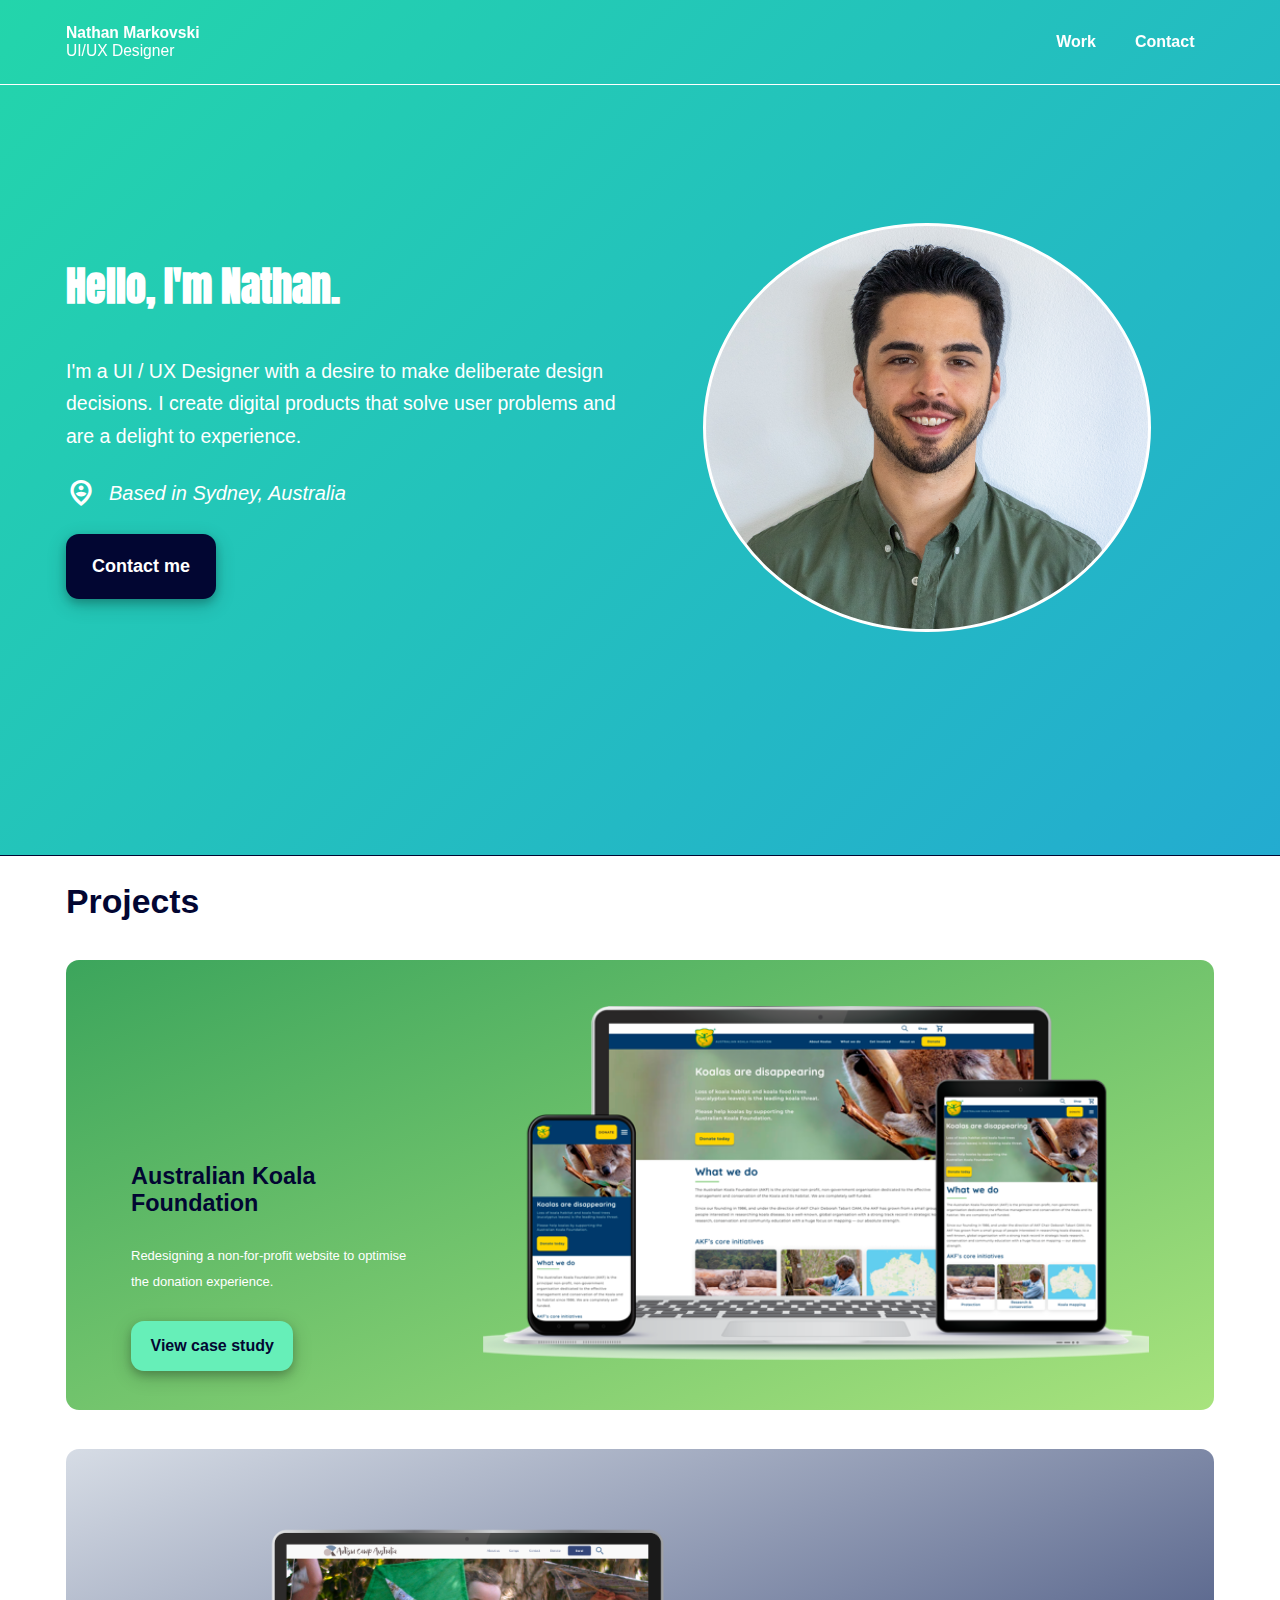
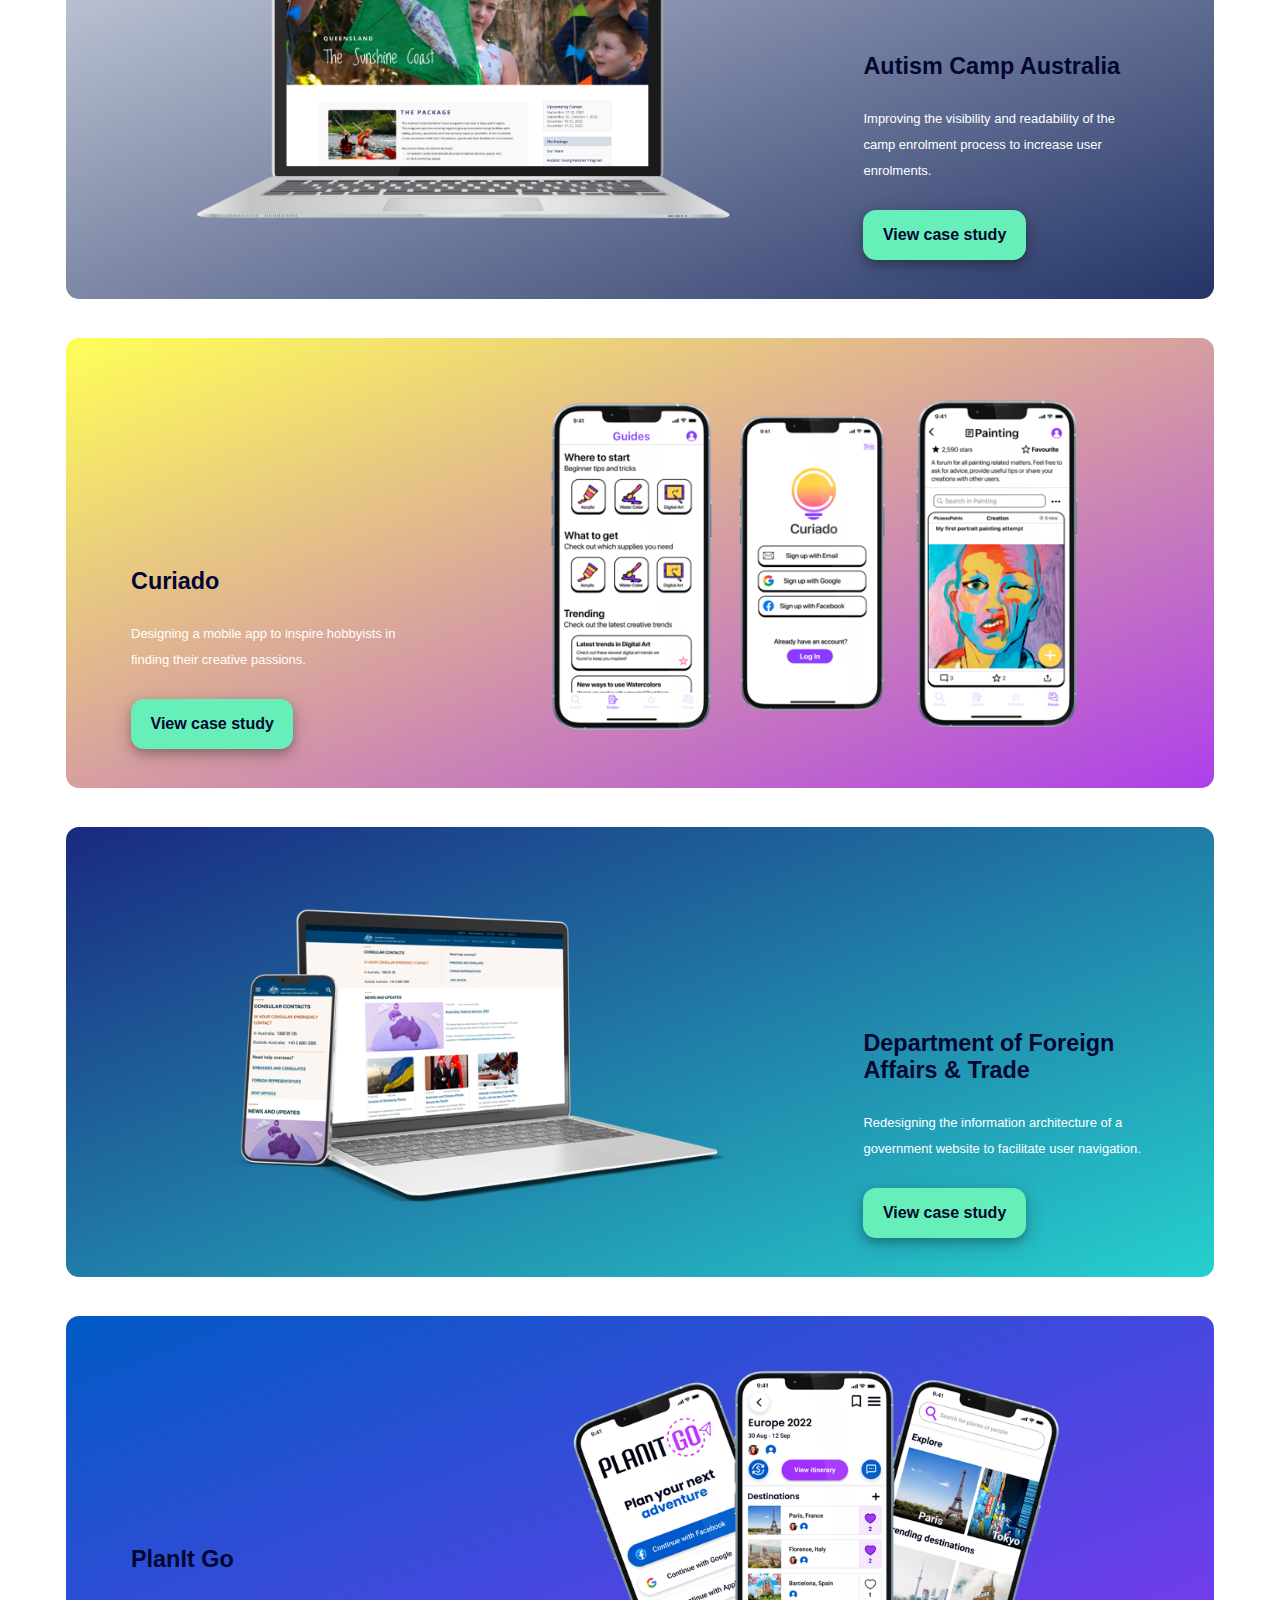
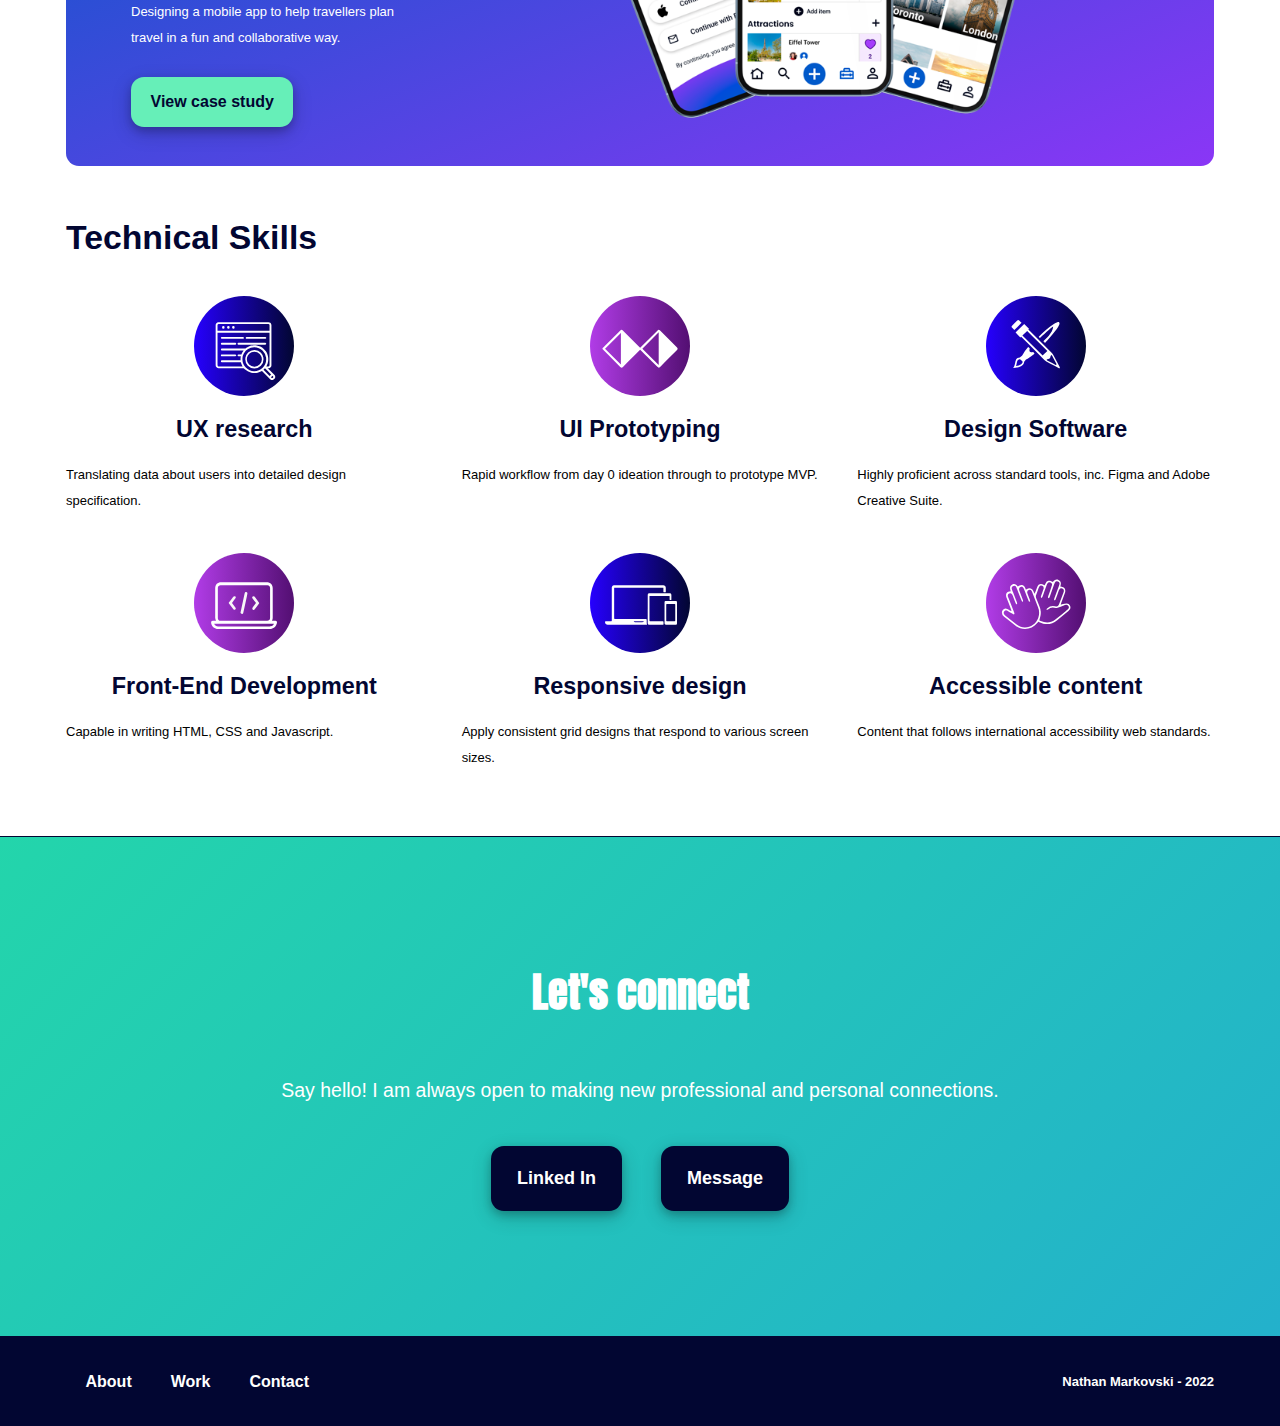
==== index.html @ acd1dc27 "profile" ====
<!DOCTYPE html>
<html lang="en">
  <head>
   <meta charset="utf-8">
   <title>Nathan's Portfolio</title>
   <link rel="stylesheet" href="css/main.css">
   <link rel="preconnect" href="https://fonts.googleapis.com">
   <link rel="preconnect" href="https://fonts.gstatic.com" crossorigin>
   <link href="https://fonts.googleapis.com/css2?family=Russo+One&display=swap" rel="stylesheet">
   <link href="https://fonts.googleapis.com/css2?family=Anton&display=swap" rel="stylesheet">
   <link href="https://fonts.googleapis.com/icon?family=Material+Icons" rel="stylesheet">
   <link rel="stylesheet" href="https://fonts.googleapis.com/css2?family=Material+Symbols+Outlined:opsz,wght,FILL,GRAD@20..48,100..700,0..1,-50..200" />
   <script
   src="https://code.jquery.com/jquery-3.6.0.min.js"
   integrity="sha256-/xUj+3OJU5yExlq6GSYGSHk7tPXikynS7ogEvDej/m4="
   crossorigin="anonymous"></script>

   <!-- Global site tag (gtag.js) - Google Analytics -->
<script async src="https://www.googletagmanager.com/gtag/js?id=G-YQF85CCSH3"></script>
<script>
  window.dataLayer = window.dataLayer || [];
  function gtag(){dataLayer.push(arguments);}
  gtag('js', new Date());

  gtag('config', 'G-YQF85CCSH3');
</script>

 <!-- Hotjar Tracking Code for https://www.hotjar.com -->
<script>
    (function(h,o,t,j,a,r){
        h.hj=h.hj||function(){(h.hj.q=h.hj.q||[]).push(arguments)};
        h._hjSettings={hjid:3085739,hjsv:6};
        a=o.getElementsByTagName('head')[0];
        r=o.createElement('script');r.async=1;
        r.src=t+h._hjSettings.hjid+j+h._hjSettings.hjsv;
        a.appendChild(r);
    })(window,document,'https://static.hotjar.com/c/hotjar-','.js?sv=');
</script>
</head>

<!-- Nav Bar -->
<nav id="nav">
    <div id="nav-container">
       <div class="brand"> <a href="index.html">
            <h4>Nathan Markovski</h4>
            <h5>UI/UX Designer</h5>
        </a></div>
        <div class="links">
            <!-- <a href="#">About Me</a> -->
            <a href="#work">Work</a>
            <!-- <a href="#">Writing</a> -->
            <a href="https://markovsn.github.io//NM-Portfolio/contact.html">Contact</a>
        </div>
        <div id="burger">
            <i class="icon-burger material-icons">menu</i>
            <i class="icon-x hidden material-icons">close</i>
        </div>
</nav>


<div id="modal-menu" class="hidden">
    <!-- <a href="#">About</a> -->
    <a href="#work">Work</a>
    <!-- <a href="#">Writing</a> -->
    <a href="https://markovsn.github.io//NM-Portfolio/contact.html">Contact</a>
</div>

<body>
<!-- Hero -->
    <header id="hero-container"> 
        <div id="hero">
            <div class="left">
            <h1>Hello, I'm Nathan.</h1>
            
            <p class="large">I'm a UI / UX Designer with a desire to make deliberate design decisions. I create digital products that solve user problems and are a delight to experience.</p>
            <div class="location">
                <span class="material-symbols-outlined">person_pin_circle</span>
                <p>Based in Sydney, Australia</p>
            </div>
            <a href="contact.html"> <button class="btn-primary">Contact me</button> </a>
            </div>
            <div class="right">
                <div class="pfp"></div>
            </div>
        </div>
    </header>
    <div id="horizontal-ln"></div>

    <!-- Case studies -->
    <section id="work">
        <h2>Projects</h2>
        
        <!-- Australia Koala Foundation -->
        <a href="https://markovsn.github.io//NM-Portfolio/akf" id="case-study-koala" class="case-study">
            <div class="pic"></div>
            <div class="body">
                <h3>Australian Koala Foundation</h3>
                <p class="regular">Redesigning a non-for-profit website to optimise the donation experience.</p>
                <button class="btn-secondary">View case study</button>
            </div>
        </a>

        <!-- Autism Camp Australia -->
        <a href="https://markovsn.github.io//NM-Portfolio/aca" id="case-study-aca" class="case-study">
            <div class="pic"></div>
            <div class="body">
                <h3>Autism Camp Australia</h3>
                <p class="regular">Improving the visibility and readability of the camp enrolment process to increase user enrolments.</p>
                <button class="btn-secondary">View case study</button>
            </div>
        </a>
        
        <!-- Curiado -->
        <a href="https://markovsn.github.io//NM-Portfolio/curiado" id="case-study-curiado" class="case-study">
            <div class="pic"></div>
            <div class="body">
                <h3>Curiado</h3>
                <p class="regular">Designing a mobile app to inspire hobbyists in finding their creative passions.</p>
                <button class="btn-secondary">View case study</button>
            </div>
        </a>

        <!-- Dpmt. Foreign Affairs & Trade -->
        <a href="https://markovsn.github.io//NM-Portfolio/dfat" id="case-study-dfat" class="case-study">
            <div class="pic"></div> 
            <div class="body">
                <h3>Department of Foreign Affairs & Trade</h3>
                <p class="regular">Redesigning the information architecture of a government website to facilitate user navigation.</p>    
                <button class="btn-secondary">View case study</button>
            </div>
        </a>

        <!-- PlanIt Go -->
        <a href="https://markovsn.github.io//NM-Portfolio/planitgo" id="case-study-planit" class="case-study">
            <div class="pic"></div>
            <div class="body">
                <h3>PlanIt Go</h3>
                <p class="regular">Designing a mobile app to help travellers plan travel in a fun and collaborative way.</p>
                <button class="btn-secondary">View case study</button>
            </div>
        </a>


    </section>

    <!-- Skills -->
    <section id="skills">
        <h2>Technical Skills</h2>

        <div id="skill1" class="skill-container">
            <div class="skill-icon">
                <div class="icon"></div>
            </div>
            <h3>UX research</h3>
            <p class="regular">Translating data about users into detailed design specification.</p>
        </div>

        <div id="skill2" class="skill-container">
            <div class="skill-icon">
                <div class="icon"></div>
            </div>
            <h3>UI Prototyping</h3>
            <p class="regular">Rapid workflow from day 0 ideation through to prototype MVP.</p>
        </div>

        <div id="skill3" class="skill-container">
            <div class="skill-icon">
                <div class="icon"></div>
            </div>
            <h3>Design Software</h3>
            <p class="regular">Highly proficient across standard tools, inc. Figma and Adobe Creative Suite.

            </p>
        </div>

        <div id="skill4" class="skill-container">
            <div class="skill-icon">
                <div class="icon"></div>
            </div>
            <h3>Front-End Development    </h3>
            <p class="regular">Capable in writing HTML, CSS and Javascript.</p>
        </div>

        <div id="skill5" class="skill-container">
            <div class="skill-icon">
                <div class="icon"></div>
            </div>
            <h3>Responsive design</h3>
            <p class="regular">Apply consistent grid designs that respond to various screen sizes.</p>
        </div>

        <div id="skill6" class="skill-container">
            <div class="skill-icon">
                <div class="icon"></div>
            </div>
            <h3>Accessible content</h3>
            <p class="regular">Content that follows international accessibility web standards.</p>
        </div>
    </section>

    <section id="contact">
        <div class="contact-container">  
            <h1>Let's connect</h1>
            <p class="large">Say hello! I am always open to making new professional and personal connections.</p>
            <div class="contact-buttons">
                <a href="https://www.linkedin.com/in/nathan-markovski-5a540b140"><button class="btn-primary linked-in">Linked In</button></a>
                <a href="https://markovsn.github.io//NM-Portfolio/contact.html"><button class="btn-primary message">Message</button></a>
            </div>
        </div>     
    </section>

    <!-- Footer -->
    <footer id="footer">
        <div class="footer-container">
            <div class="links">
                <a href="#">About</a>
                <a href="#">Work</a>
                <!-- <a href="#">Writing</a> -->
                <a href="#">Contact</a>
            </div>
            <div id="signature"><p class="regular">Nathan Markovski - 2022</p></div>
        </div>
    </footer>

    <script src="main.js"></script>

</body> 
</html>
---- css/main.css ----
* {
    box-sizing: border-box;
    margin: 0;
    padding: 0;
    font-family: monospace;
    scroll-behavior: smooth;
  }
  
  html, body {
    width: 100%;
    height: 100%;
  }

  /* ROOT */
:root {
    --page-margin: 2rem;
    --page-margin-mobile: 1rem;
    --clr-primary: #020632; 
    --clr-accent: #66efb8;
    --clr-light: #1136dd;
    --clr-white: #ffffff;
    --ln: 1px solid var(--clr-primary);
    --font: 'Sora', sans-serif;
    --pg-width: 1200px;
  }
  
  /* TYPOGRAPHY */
  .location p {
    font-family: var(--font);
    font-size: 1rem;
    color: var(--clr-white);
    font-weight: 600;
  }
  
  p.large {
    font-size: 1.5rem;
    font-family: var(--font);
    line-height: 2.5rem;
  }

  p.regular {
    font-family: var(--font);
    line-height: 2rem;
    font-size: 1rem;
  }

  p.caption {
    font-family: var(--font);
    line-height: 1.3rem;
    font-size: 1rem;
  }

  li {
    font-family: var(--font);
    line-height: 2rem;
    font-size: 1.1rem;
  }

  h1 {
    text-decoration: none;
    font-size: 3.1rem;
    font-stretch: extra-expanded;
    font-family: 'Anton', sans-serif;
    color: var(--clr-primary);
    margin-bottom: 1rem;
  }

  h2 {
    text-decoration: none;
    font-size: 2.6rem;
    font-family: var(--font);
    font-weight: 800;
    color: var(--clr-primary);
  }

  h3 {
  font-family: var(--font);
  font-weight: 600;
  font-size: 1.8rem;
  color: var(--clr-primary);
  }
  
  h4 {
    text-decoration: none;
    font-size: 1.2rem;
    font-family: var(--font);
    font-weight: 600;
  }

  h5 {
    text-decoration: none;
    font-size: 1.2rem;
    font-family: var(--font);
    font-weight: 500;
  }

  strong {
    font-family: var(--font);
    font-size: 1.1rem;
  }

  .btn-text {
    font-family: var(--font);
    font-size: .9rem;
    font-weight: 600;
  }

  @media screen and (max-width: 450px) {
    h1 {font-size: 2.5rem}
    h2 {font-size: 1.8rem}
    h3 {font-size: 1.3rem}
    h4 {font-size: 1.1rem}
    h5 {font-size: 1.1rem}
    p.regular {font-size: 1rem}
    li {font-size: 1rem}
    p.caption {font-size: .9rem}
    p.large {font-size: 1.2rem;}
    .location p {font-size: .9rem}
  }
    
  #hero h1 {
    color: white !important;
  }
  #contact h1 {
    color: white !important;
  }


  /* BUTTONS */
  .btn-primary {
    padding: 0.5rem 2rem;
    border-radius: 1rem;
    border-style: none;
    background-color: var(--clr-primary);
    min-height: 65px;
    font-family: var(--font);
    font-weight: 600;
    font-size: 18px;
    color: var(--clr-white);
    box-shadow: 0 4px 8px 0 rgba(0, 0, 0, 0.2), 0 6px 20px 0 rgba(0, 0, 0, 0.19);
    cursor: pointer;
  }

  .btn-primary:hover {
    background-color: var(--clr-light);
    color: var(--clr-white);
  }

  .btn-secondary {
    padding: 0.5rem 1.5rem;
    border-radius: 1rem;
    border-style: none;
    background-color: var(--clr-accent);
    min-height: 50px;
    font-family: var(--font);
    font-weight: 600;
    font-size: 16px;
    color: var(--clr-primary);
    box-shadow: 0 4px 8px 0 rgba(0, 0, 0, 0.2), 0 6px 20px 0 rgba(0, 0, 0, 0.19);
    cursor: pointer;
  }

  .btn-secondary:hover {
    background-color: #a7f6d6;
  }



  #horizontal-ln {
    border-bottom: var(--ln);
  }


  /* NAV */
nav {
    height: 85px;
    width: 100%;
    background: transparent;
    position: fixed;
    border-bottom: 1px solid var(--clr-white);
    z-index: 3;
  }

  nav.hidden {
    background-color: var(--clr-primary) !important;
    transition: 1s ease;
  }

  .nav-solid {
    background-color: var(--clr-primary) !important;
    transition: background-color 600ms ease;
  }


  #nav-container {
    height: 100%;
    padding: 0 var(--page-margin);
    display: flex;
    justify-content: space-between;
    align-items: center;
    max-width: var(--pg-width);
    margin: 0 auto;
  }
  
  #nav-container > .links {
    height: 100%; 
    display: flex;
  }

  #nav-container a {
    color: var(--clr-white);
    text-decoration: none;
    font-size: 16px;
    font-family: var(--font);
    font-weight: 600;
  }
  
  #nav-container > .links > * {
    padding: 1.5rem;
    height: 100%;
    display: flex;
    align-items: center;  
  }
  
  nav a:hover {
    background-color: rgba(255, 255, 255, 0.4);
    color: var(--clr-primary) !important;
    font-weight: 600;
  }

  nav .brand {
    color: var(--clr-white);
  }
  
  #nav .brand a:hover{
    color: var(--clr-white) !important;
    cursor: pointer;
  }

/* MODAL */
#modal-menu {
  opacity: 1;
  position: fixed;
  top: 85px;
  left: 0;
  width: 100vw;
  height: 100vh;
  background-color: var(--clr-primary);
  display: flex;
  flex-direction: column;
  justify-content: center;
  align-items: center;
  gap: 1rem;
  transition: 600ms ease;
}

#modal-menu.hidden {
  opacity: 0;
  bottom: 200vh;
  transition: 600ms ease;
  transform: translatex(-100%);
}

#modal-menu a {
  color: var(--clr-white);
  font-size: 2rem;
  text-decoration: none;
  font-family: var(--font);
  padding: 2rem 6rem;
  border-radius: 24rem;
  border: 1px solid var(--clr-light);
  transition: 400ms;
  width: 50%;
  display: flex;
  justify-content: center;
}

#modal-menu a:hover {
  border: 1px solid var(--clr-primary);
  transform: scale(1.2);
  box-shadow: 0 0 56px rgba(255,255,255,0.06);
}


/* BURGER */

#burger {
  color: white;
  background-color: transparent;
  cursor: pointer;
  display: none;
}

#burger * {
  font-size: 50px;
}

#burger .icon-burger {
  animation: slide-in 400ms ease-in-out;
}

#burger .icon-burger.hidden {
  display: none;
}

#burger .icon-x.hidden {
  display: none;
}

#burger .icon-x {
  animation: pop-in 400ms ease-in-out;
}

@keyframes slide-in {
  0% {
    transform: translateX(300px);
  }

  100% {
    transform: translateX(0px);
  }
}

@keyframes pop-in {
  0% {
      transform: scale(1.25);
  }

  50% {
    transform: scale(1.5);
  }
  100% {
      transform: scale(1.0);
  }
}


  @media screen and (max-width: 960px) {
    #burger {
    display: inherit;
    }

    #nav-container > .links > a {
    display:none;
    }

    nav .brand h5 {
      display: none;
    }

    nav .brand h4 {
      font-size: 24px;
    }
  }
  
  /* HERO */
#hero-container {
    margin-top: 0em;
    background: linear-gradient(-45deg, #b13ce7, #356cd9, #23a6d5, #23d5ab);
    background-size: 500%;
    animation: gradient 15s ease infinite;
    color: white;
    height: 95vh; 
    min-height: 560px;
    display: flex;
    
  }
  
  @keyframes gradient {
    0% {
      background-position: 0% 50%;
    }
    50% {
      background-position: 100% 50%;
    }
    100% {
      background-position: 0% 50%;
    }
  }

#hero .right .pfp {
  background: url(../images/homepage/_B140079-2.jpg);
  background-position: center;
  background-size: cover;
  background-repeat: no-repeat;
}

  #hero {
    padding: var(--page-margin);
    display: flex; 
    max-width: var(--pg-width);
    margin: 0 auto;
    align-items: center;
    justify-content: center;
  }

  #hero .location {
    display: flex;
    align-items: center;
    gap: 1rem;
  }

  #hero .location p {
    font-family: var(--font);
    font-size: 20px;
    font-weight: 400;
    font-style: italic;
  }

.location span {
  font-size: 30px;
  font-weight: 600;
  color: var(--clr-white);
}
  
  @media screen and (max-width: 960px) {
    #hero {
    flex-direction: column-reverse;
    }
    #hero > .right {
      justify-content: flex-end;
      margin-bottom: 5rem;
  }
  #hero > .left {
    gap: 2rem;
    justify-content: flex-start;
  }
  }

  #hero > * {
    flex: 1; 
    display: flex;
    flex-direction: column;
    justify-content: center;
  }
  
  #hero > .left {
    gap: 2rem;
    align-items: flex-start;
  }
  
  #hero > .right {
    align-items: center;
  }
  
  #hero > .right .pfp {
    min-width: 200px;
    width: 35vw;
    max-width: 450px;
    min-height: 200px;
    height: 32vw;
    max-height: 450px;
    border-radius: 50%;
    border: 3px solid white;
  }

  /* CASE STUDIES */

#work {
    padding: var(--page-margin);
    display: flex;
    flex-direction: column;
    gap: 3rem;
    max-width: var(--pg-width);
    margin: 0 auto;
  }

  #work .case-study {
    min-height: 100px;
    max-height: 700px;
    width: 100%;
    height: 50vh;
    display: flex;
    flex-direction: row;
    justify-content: space-between;
    align-items: stretch;
    align-self: center;
    border-radius: 1rem;
    transition: height 200ms ease, width 200ms ease;
    padding: 3rem 5rem;
    text-decoration: none;
  }

  #work .case-study:hover {
    width: 98%;
    opacity: 0.9;
  }

  #work .case-study .body {
    display: flex;
    width: 30%;
    margin-left: 6.5%;
    flex-direction: column;
    align-items: flex-start;
    justify-content: flex-end;
    flex: 0 auto;
    gap: 2rem;
    color: var(--clr-white);
  }

#work .case-study .pic {

    max-height: 400x;
    min-height: 100px;
    flex: 0 auto;
    width: 70%;
}

#work > .case-study:nth-child(even) {
  flex-direction: row-reverse;
}

#work > .case-study:nth-child(even) .body {
margin-right: 6.5%;
margin-left: 0;
}

#case-study-aca {
background: linear-gradient(to bottom right, #D6DCE5, #243467);
}

#case-study-koala {
background: linear-gradient(to bottom right, #3ca55c, #A8E37D);
}

#case-study-curiado {
  background: linear-gradient(to bottom right, #fffF57, #ae3fea);
  }
#case-study-dfat {
  background: linear-gradient(to bottom right, #1a2980, #26d0ce);
}
#case-study-planit {
   background: linear-gradient(to bottom right, #005AC5, #8A36F6);
  }

  #case-study-aca .pic {
    background-image: url(../images/aca/mockup-laptop.png);
    background-position: center;
    background-size: contain;
    background-repeat: no-repeat;
  }
  

#case-study-planit .pic {
  background-image: url(../images/planitgo/preview.png);
  background-position: center;
  background-size: contain;
  background-repeat: no-repeat;
}

#case-study-curiado .pic {
  background-image: url(../images/curiado/mockup.png);
  background-position: centEr;
  background-size: contain;
  background-repeat: no-repeat;
}


#case-study-dfat .pic {
  background-image: url(../images/dfat/mockup.png);
  background-position: center;
  background-size: contain;
  background-repeat: no-repeat;
}


#case-study-koala .pic {
  background-image: url(../images/akf/mockup.png);
  background-position: center;
  background-size: contain;
  background-repeat: no-repeat;
}

@media (max-width: 950px) {
  #work .case-study {
    flex-direction: column;
    align-items: top;
    justify-content: flex-start;
    gap: 1rem;
    padding: 2rem;
    height: auto;
    
  }
  #work > .case-study:nth-child(even) {
    flex-direction: column;
  }

  #work > .case-study:nth-child(even) .body {
    margin-right: none;
}
#work .case-study .pic {
  width: 100%;
  height: 30vh;
  min-height: 100px;
  max-height: 600px;
}
#work .case-study .body {
  width: 100%;
  margin: 0;
  height: 10vh;
  min-height: 200px;
  max-height: 600px;
}
}
@media (max-width: 550px) {
  #work .case-study {
    padding: 1rem;
  }}

/* Skills  */
#skills {
padding: var(--page-margin);
margin: 0 auto;
max-width: var(--pg-width);
display: grid;
grid-template-columns: repeat(12, 1fr);
flex-direction: column;
gap: 3rem;
margin-bottom: 3rem;
}

.skill-container {
grid-column: span 4;
display: flex;
flex-direction: column;
gap: 1.5rem;
}

#skills h2 {
  grid-column: span 12;
}

.skill-container .icon {
  height: 5vh;
  width: 5vh;
  min-height: 100px;
  min-width: 100px;
  border-radius: 50%;
  background-position: center;
  background-repeat: no-repeat;
  background-size: cover;
}

.skill-icon {
  display: flex;
  justify-content: center;
}

.skill-container h3 {
  display: flex;
  justify-content: center;
}

#skill1 .icon {
  background: url(../images/homepage/ux-research.svg), linear-gradient(to left, var(--clr-primary), rgb(38, 0, 255));
}

#skill5 .icon {
  background: url(../images/homepage/responsive-01.svg), linear-gradient(to left, var(--clr-primary), rgb(38, 0, 255)); background-position: center; background-repeat: no-repeat; background-size: contain;
}

#skill6 .icon {
  background: url(../images/homepage/collaboration.svg), linear-gradient(to right, #b13ce7, #530f72);
}

#skill2 .icon {
  background: url(../images/homepage/visual-design.svg), linear-gradient(to right, #b13ce7, #530f72);
}

#skill3 .icon {
  background: url(../images/homepage/design-thinking.svg), linear-gradient(to left, var(--clr-primary), rgb(38, 0, 255));
}

#skill4 .icon {
  background: url(../images/homepage/coding.svg), linear-gradient(to right, #b13ce7, #530f72);
}

@media screen and (max-width: 960px) {
  .skill-container {
    grid-column: span 6;
  }
}

@media screen and (max-width: 550px) {
  .skill-container {
    grid-column: span 12;
  }
  #skills {
    gap: 1rem;
  }
}


/* Contact */

#contact {
  background: linear-gradient(-45deg, #b13ce7, #356cd9, #23a6d5, #23d5ab);
  background-size: 500%;
  animation: gradient 15s ease infinite;
  height: 20vh;
  min-height: 500px;
  display: flex;
  border-top: var(--ln);
}


.contact-container {
  padding: var(--page-margin);
  margin: 0 auto;
  max-width: var(--pg-width);
  display: flex;
  flex-direction: column;
  align-items: center;
  justify-content: center;
  gap: 3rem;
  color: white;
}

.contact-buttons {
  display: flex;
  gap: 3rem;
}

/* Footer */

#footer {
  height: 90px;
  border-top: var(--ln);
  background-color: var(--clr-primary);
  /* background: linear-gradient(-45deg, #b13ce7, #356cd9, #23a6d5, #23d5ab);
  background-size: 500%;
  animation: gradient 15s ease infinite; */
}

.footer-container {
  height: 100%;
  padding: 0 var(--page-margin);
  display: flex;
  justify-content: space-between;
  align-items: center;
  max-width: var(--pg-width);
  margin: 0 auto;
}

.footer-container > .links {
  height: 100%; 
  display: flex;
}

.footer-container a {
  color: var(--clr-white);
  text-decoration: none;
  font-size: 16px;
  font-family: var(--font);
  font-weight: 600;
}

.footer-container > .links > * {
  padding: 1.5rem;
  height: 100%;
  display: flex;
  align-items: center;  
}

  .footer-container #signature {
    color: white;
    font-weight: 600;
  }

  #footer a:hover {
    background-color: rgba(255, 255, 255, 0.4);
    color: var(--clr-primary) !important;
    font-weight: 600;
  }

  @media screen and (max-width: 650px) {
    .footer-container #signature {
      display: none;
  }

  .footer-container {
    justify-content: center;
  }
}
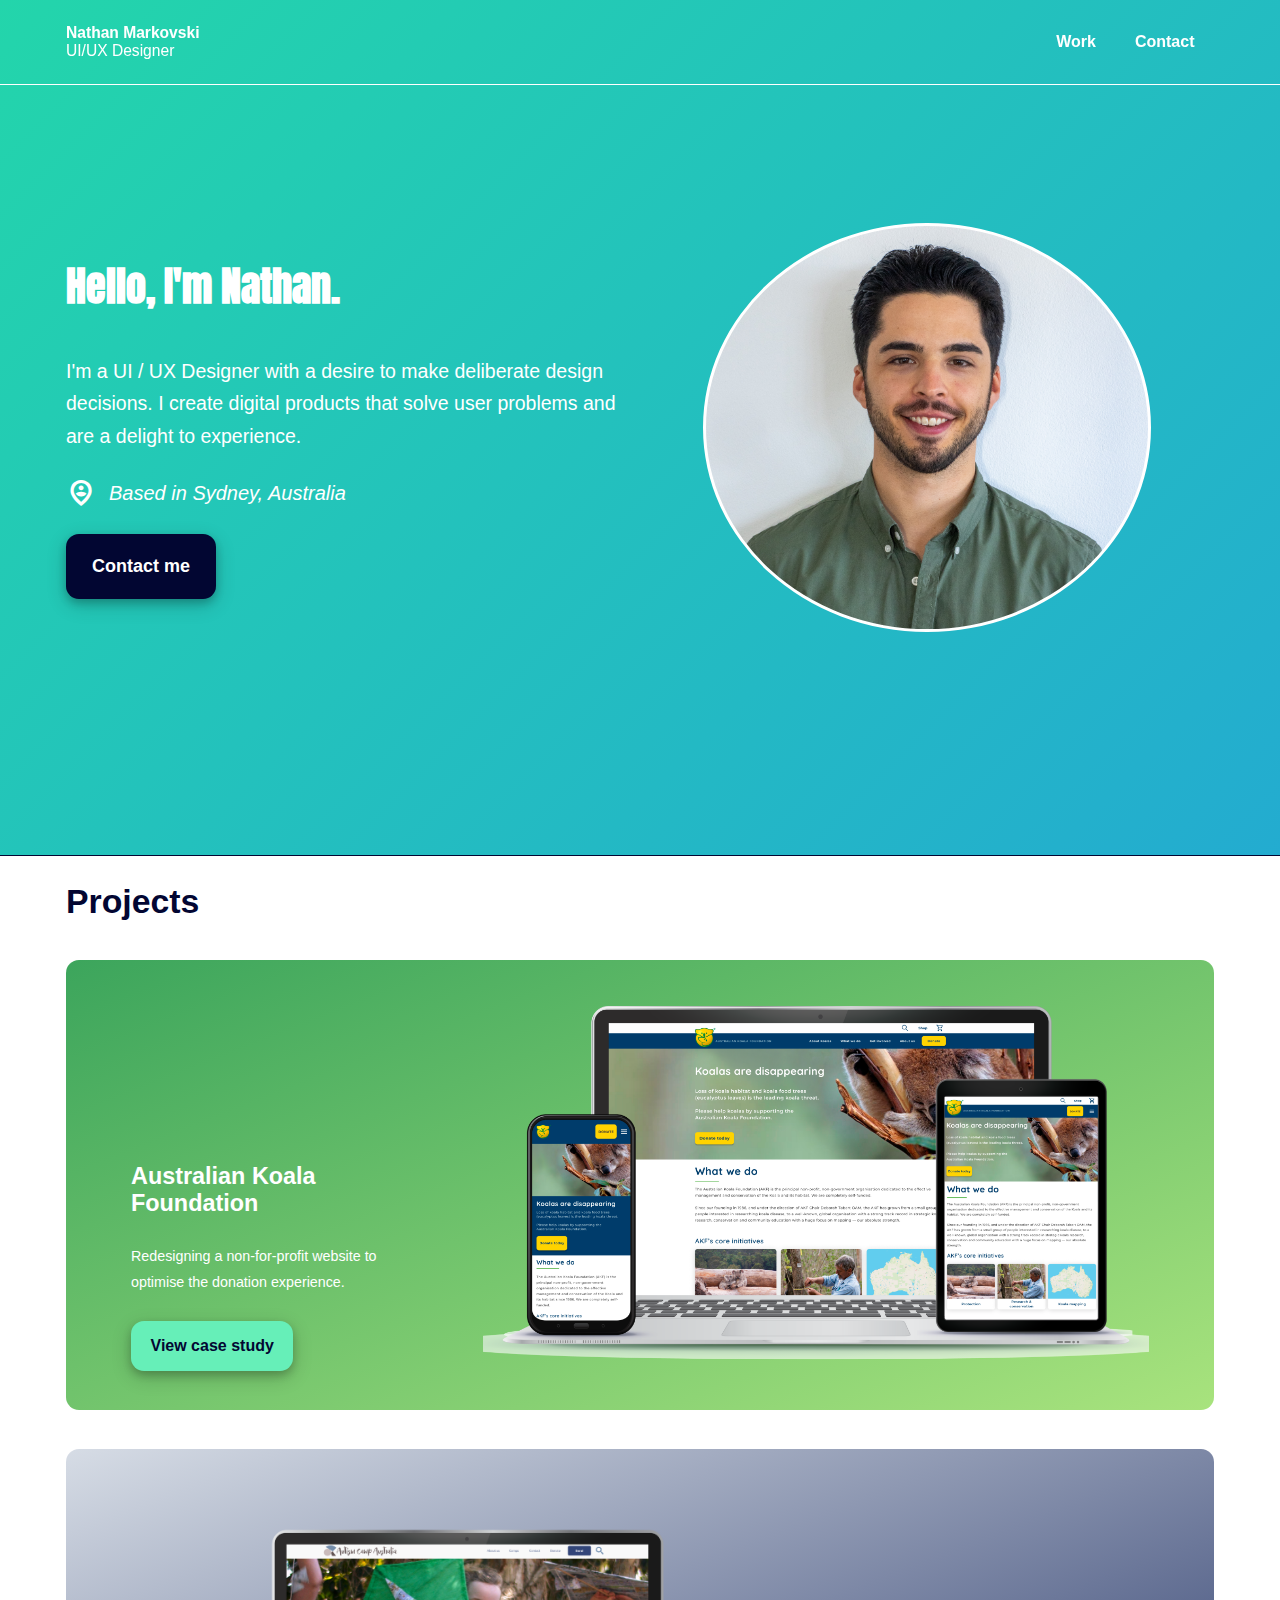
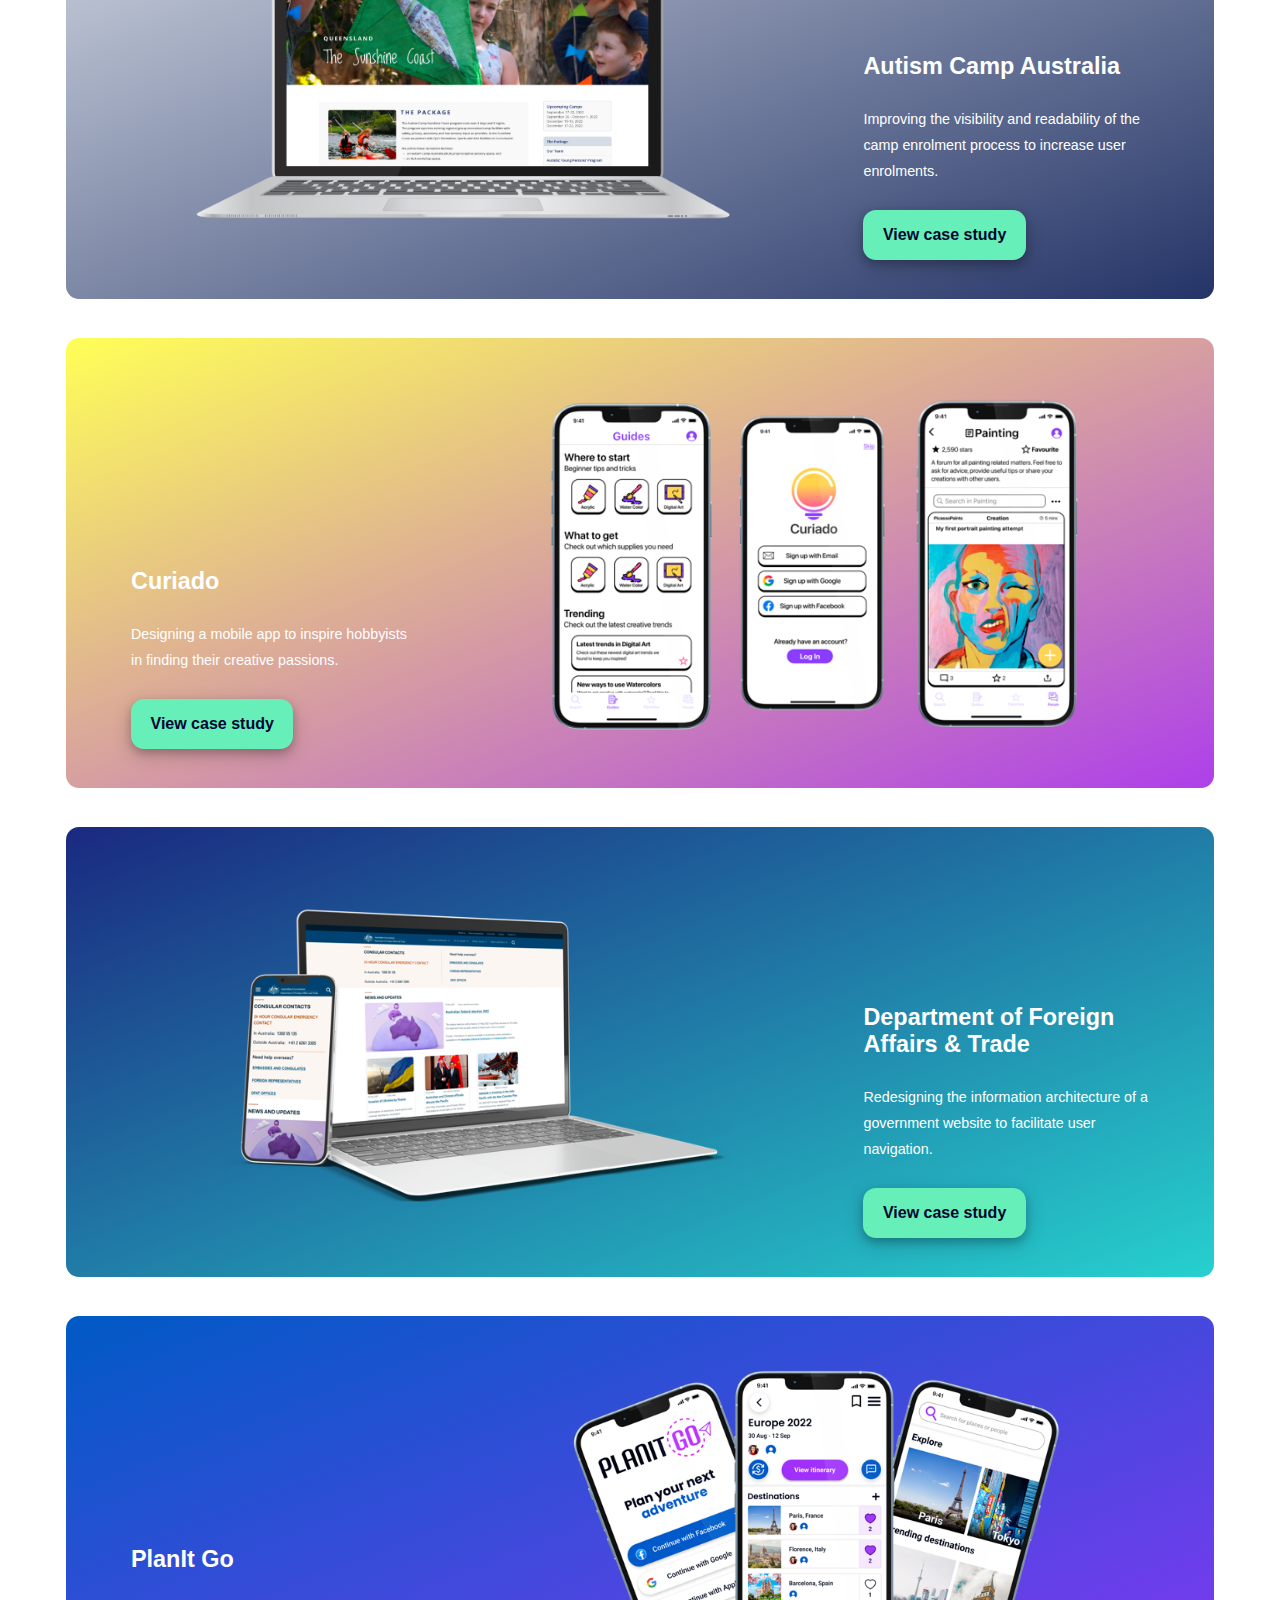
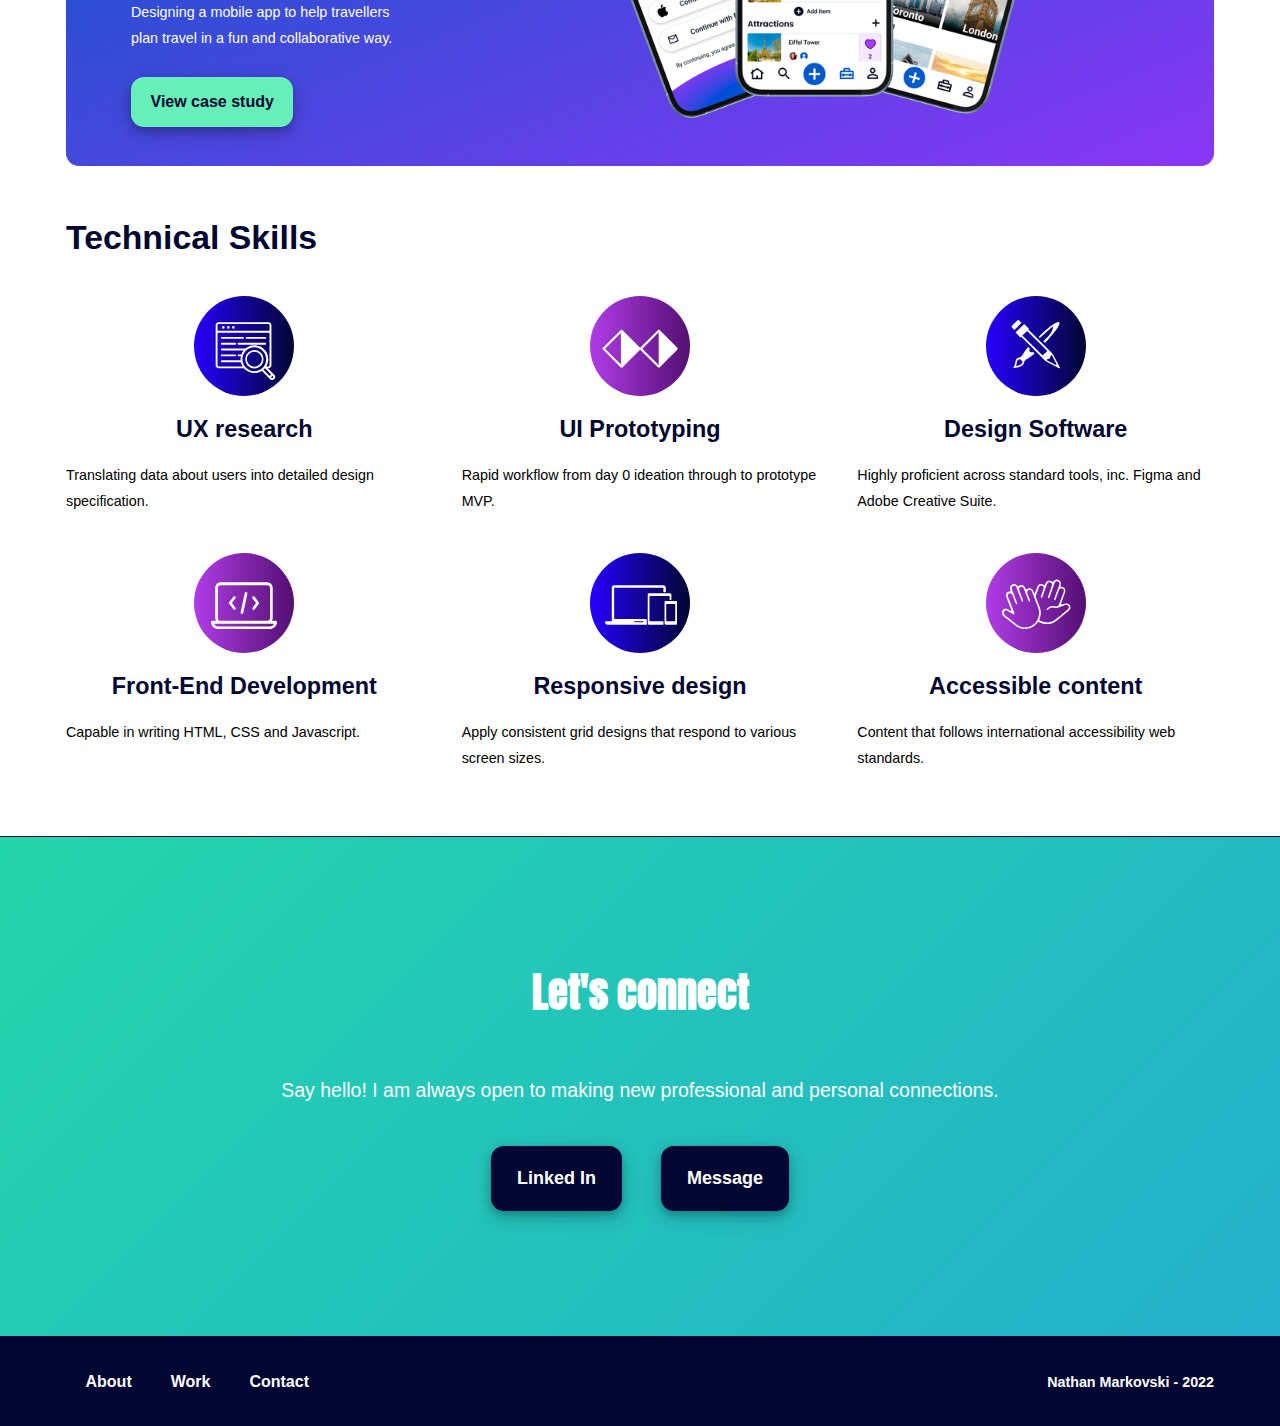
==== commit a39b9af1: "update" ====
--- a/index.html
+++ b/index.html
@@ -94,8 +94,8 @@
         <a href="https://markovsn.github.io//NM-Portfolio/akf" id="case-study-koala" class="case-study">
             <div class="pic"></div>
             <div class="body">
-                <h3>Australian Koala Foundation</h3>
-                <p class="regular">Redesigning a non-for-profit website to optimise the donation experience.</p>
+                <h3 class="cs-heading">Australian Koala Foundation</h3>
+                <p class="cs-body">Redesigning a non-for-profit website to optimise the donation experience.</p>
                 <button class="btn-secondary">View case study</button>
             </div>
         </a>
@@ -104,8 +104,8 @@
         <a href="https://markovsn.github.io//NM-Portfolio/aca" id="case-study-aca" class="case-study">
             <div class="pic"></div>
             <div class="body">
-                <h3>Autism Camp Australia</h3>
-                <p class="regular">Improving the visibility and readability of the camp enrolment process to increase user enrolments.</p>
+                <h3 class="cs-heading">Autism Camp Australia</h3>
+                <p class="cs-body">Improving the visibility and readability of the camp enrolment process to increase user enrolments.</p>
                 <button class="btn-secondary">View case study</button>
             </div>
         </a>
@@ -114,8 +114,8 @@
         <a href="https://markovsn.github.io//NM-Portfolio/curiado" id="case-study-curiado" class="case-study">
             <div class="pic"></div>
             <div class="body">
-                <h3>Curiado</h3>
-                <p class="regular">Designing a mobile app to inspire hobbyists in finding their creative passions.</p>
+                <h3 class="cs-heading">Curiado</h3>
+                <p class="cs-body">Designing a mobile app to inspire hobbyists in finding their creative passions.</p>
                 <button class="btn-secondary">View case study</button>
             </div>
         </a>
@@ -124,8 +124,8 @@
         <a href="https://markovsn.github.io//NM-Portfolio/dfat" id="case-study-dfat" class="case-study">
             <div class="pic"></div> 
             <div class="body">
-                <h3>Department of Foreign Affairs & Trade</h3>
-                <p class="regular">Redesigning the information architecture of a government website to facilitate user navigation.</p>    
+                <h3 class="cs-heading">Department of Foreign Affairs & Trade</h3>
+                <p class="cs-body">Redesigning the information architecture of a government website to facilitate user navigation.</p>    
                 <button class="btn-secondary">View case study</button>
             </div>
         </a>
@@ -134,8 +134,8 @@
         <a href="https://markovsn.github.io//NM-Portfolio/planitgo" id="case-study-planit" class="case-study">
             <div class="pic"></div>
             <div class="body">
-                <h3>PlanIt Go</h3>
-                <p class="regular">Designing a mobile app to help travellers plan travel in a fun and collaborative way.</p>
+                <h3 class="cs-heading">PlanIt Go</h3>
+                <p class="cs-body">Designing a mobile app to help travellers plan travel in a fun and collaborative way.</p>
                 <button class="btn-secondary">View case study</button>
             </div>
         </a>
--- a/css/main.css
+++ b/css/main.css
@@ -41,7 +41,9 @@
   p.regular {
     font-family: var(--font);
     line-height: 2rem;
-    font-size: 1rem;
+    font-size: 1.1rem;
+    color: --clr-primary
+    
   }
 
   p.caption {
@@ -64,6 +66,18 @@
     color: var(--clr-primary);
     margin-bottom: 1rem;
   }
+
+.cs-heading {
+  color: white !important;
+  
+}
+
+.cs-body {
+  color: white !important;
+  font-family: var(--font);
+  line-height: 2rem;
+  font-size: 1.1rem;
+}
 
   h2 {
     text-decoration: none;
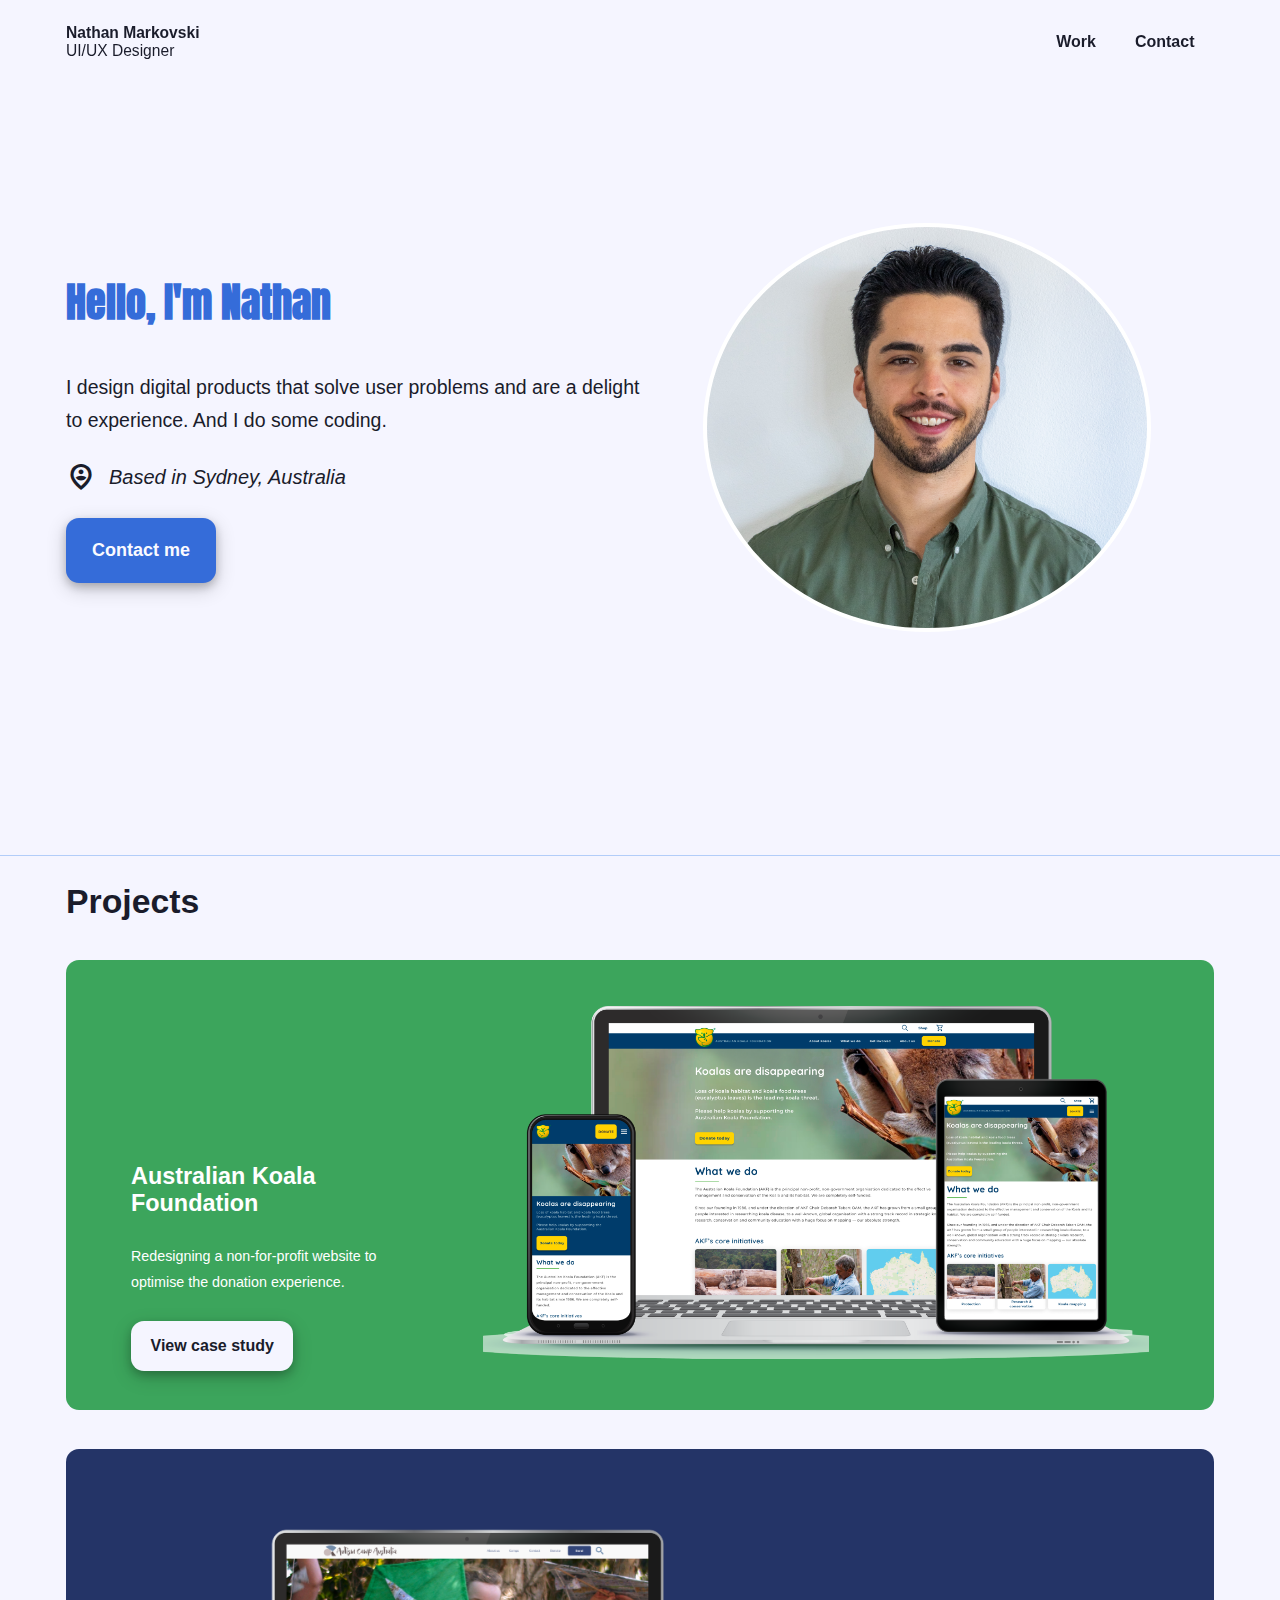
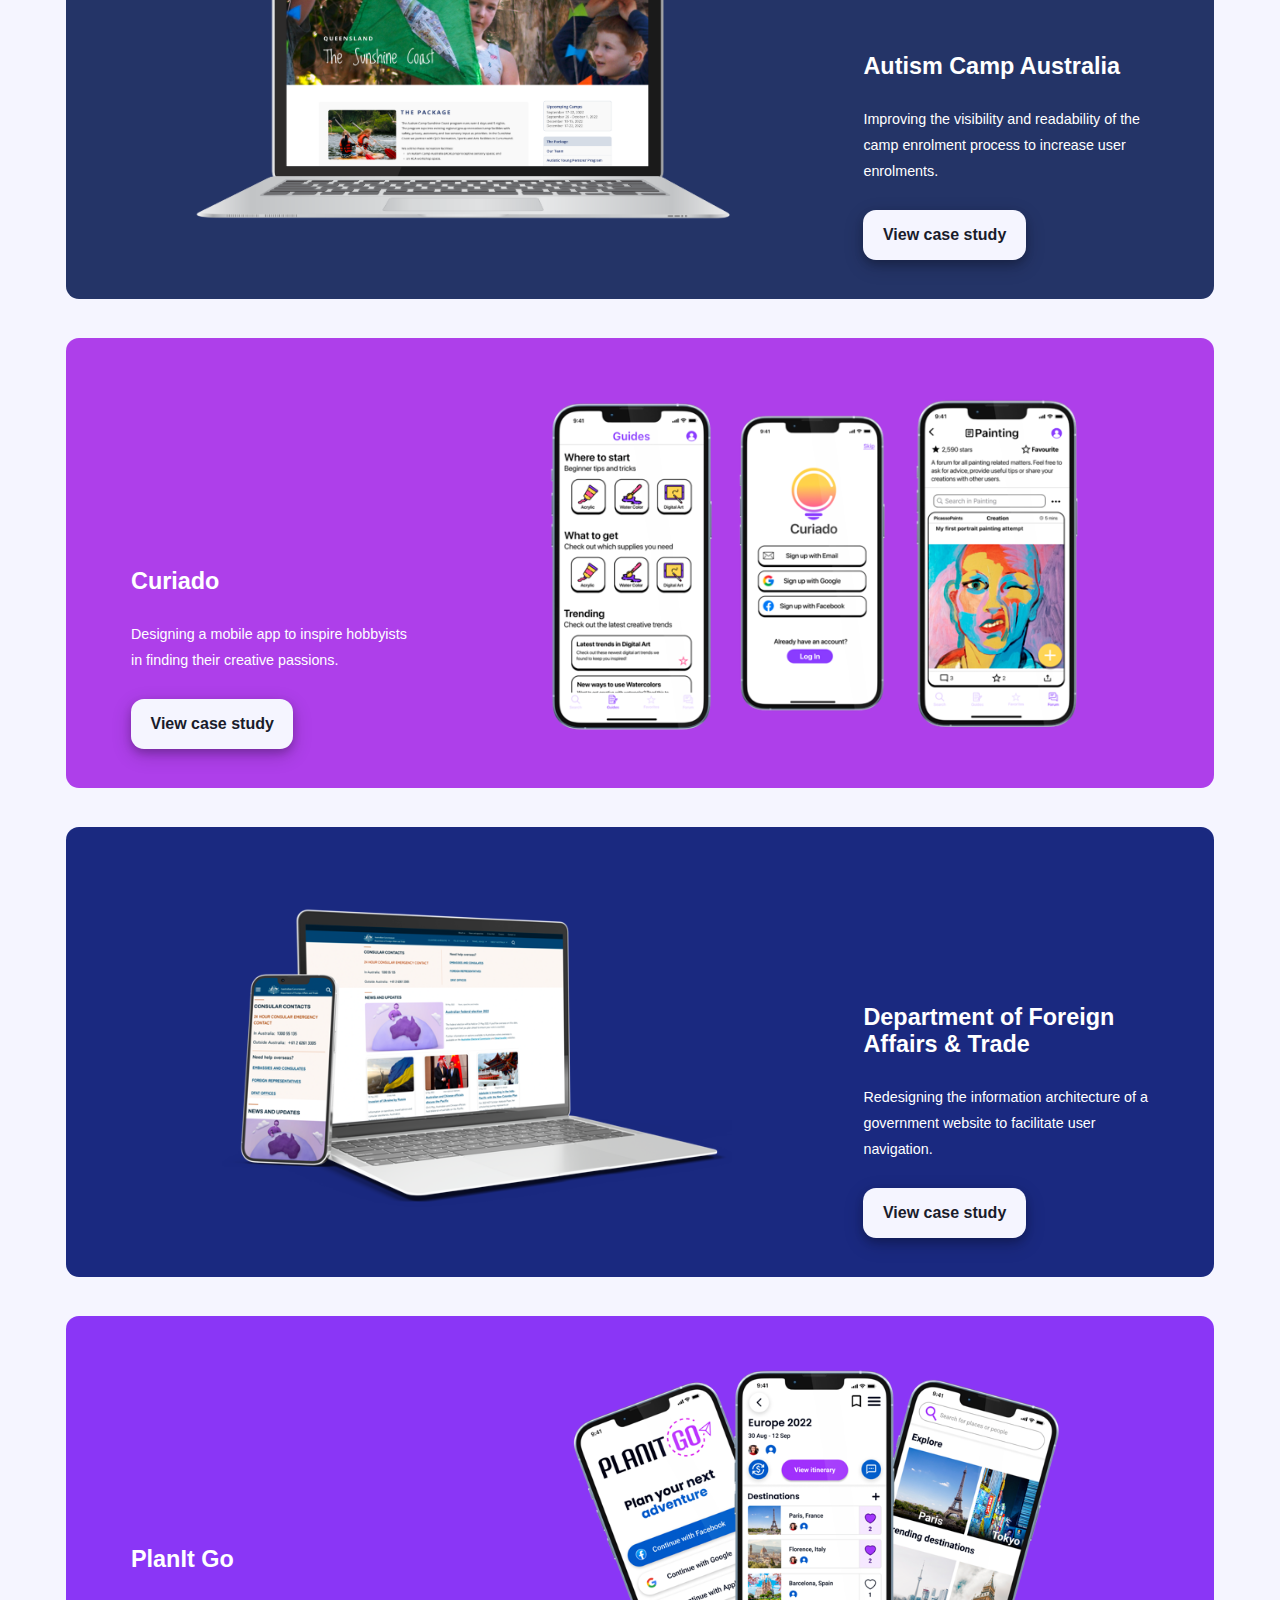
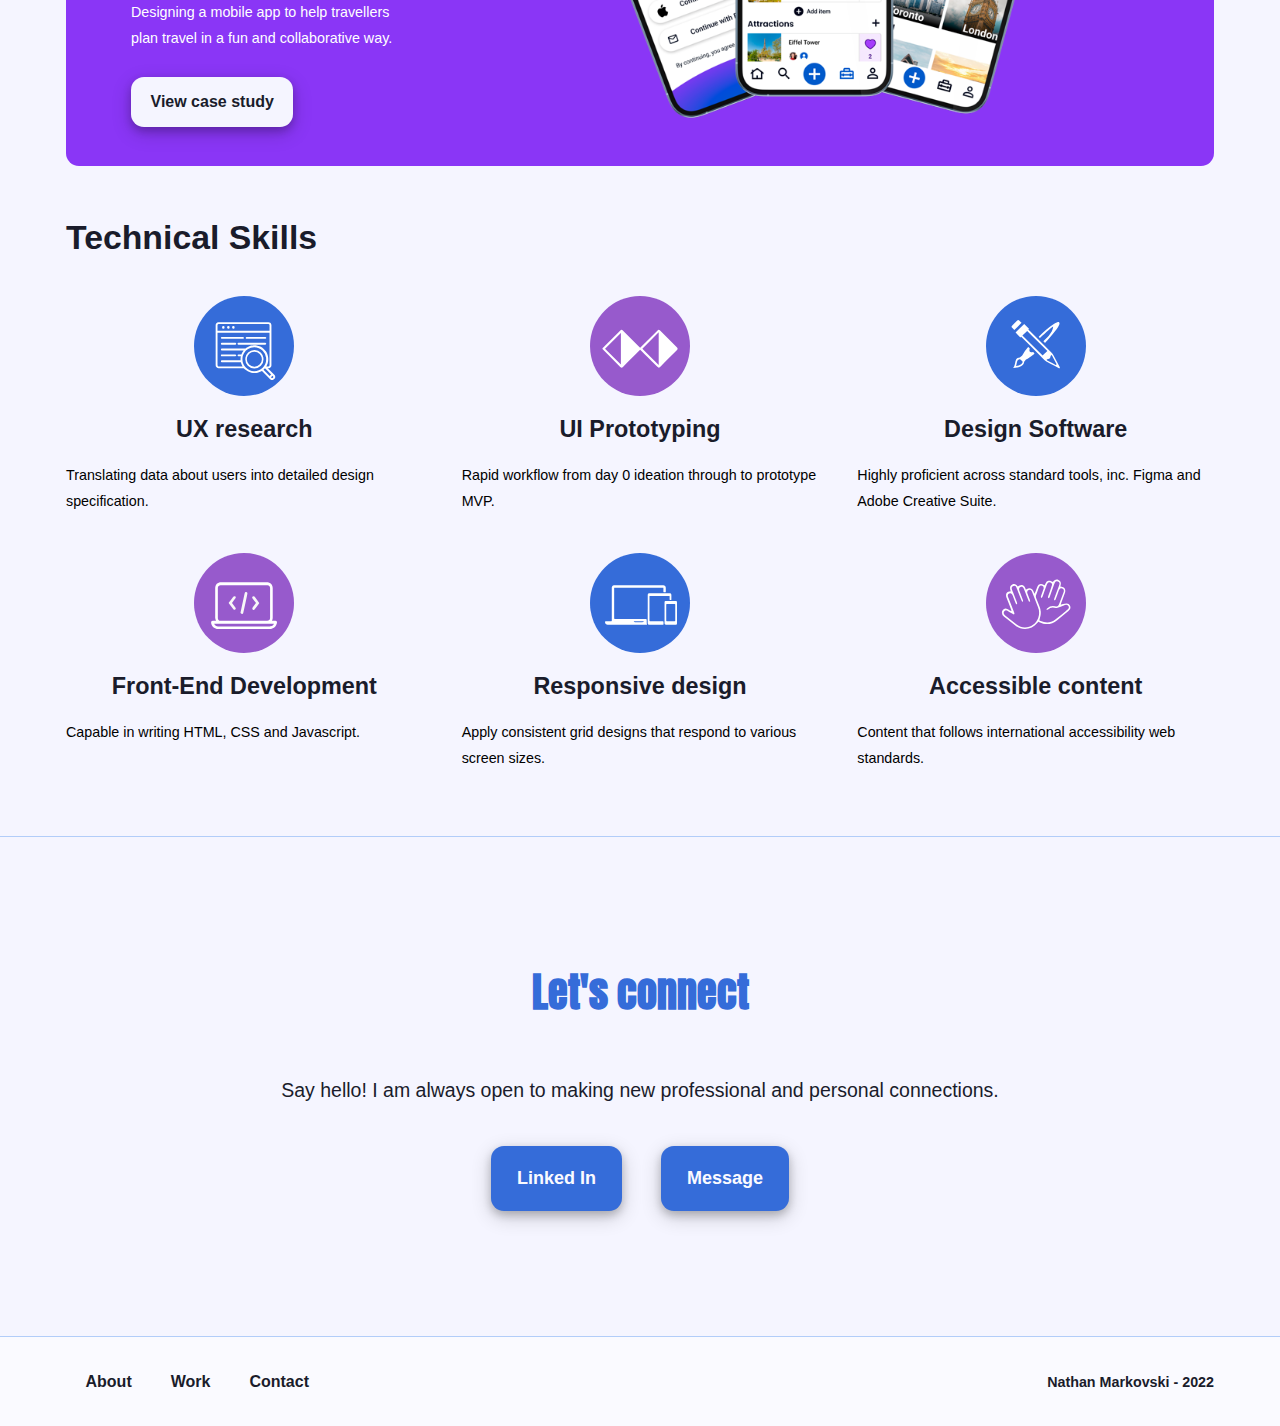
==== commit 724721e1: "updated colours" ====
--- a/index.html
+++ b/index.html
@@ -70,9 +70,9 @@
     <header id="hero-container"> 
         <div id="hero">
             <div class="left">
-            <h1>Hello, I'm Nathan.</h1>
+            <h1>Hello, I'm Nathan</h1>
             
-            <p class="large">I'm a UI / UX Designer with a desire to make deliberate design decisions. I create digital products that solve user problems and are a delight to experience.</p>
+            <p class="large"> I design digital products that solve user problems and are a delight to experience. And I do some coding.</p>
             <div class="location">
                 <span class="material-symbols-outlined">person_pin_circle</span>
                 <p>Based in Sydney, Australia</p>
--- a/css/main.css
+++ b/css/main.css
@@ -15,11 +15,13 @@
 :root {
     --page-margin: 2rem;
     --page-margin-mobile: 1rem;
-    --clr-primary: #020632; 
-    --clr-accent: #66efb8;
-    --clr-light: #1136dd;
-    --clr-white: #ffffff;
-    --ln: 1px solid var(--clr-primary);
+    --clr-primary: #1a1c2b; 
+    --clr-secondary: #356cd9;
+    --clr-accent: #975acc;
+    --clr-mid: #b2cdf9;
+    --clr-light: #f5f5ff;
+    --clr-white: #fafaff;
+    --ln: 1px solid var(--clr-mid);
     --font: 'Sora', sans-serif;
     --pg-width: 1200px;
   }
@@ -28,7 +30,7 @@
   .location p {
     font-family: var(--font);
     font-size: 1rem;
-    color: var(--clr-white);
+    color: var(--clr-primary);
     font-weight: 600;
   }
   
@@ -125,18 +127,18 @@
     h3 {font-size: 1.3rem}
     h4 {font-size: 1.1rem}
     h5 {font-size: 1.1rem}
-    p.regular {font-size: 1rem}
+    p.regular {font-size: 1.1rem}
     li {font-size: 1rem}
-    p.caption {font-size: .9rem}
+    p.caption {font-size: 1rem}
     p.large {font-size: 1.2rem;}
     .location p {font-size: .9rem}
   }
     
   #hero h1 {
-    color: white !important;
+    color: var(--clr-secondary) !important;
   }
   #contact h1 {
-    color: white !important;
+    color: var(--clr-secondary) !important;
   }
 
 
@@ -145,7 +147,7 @@
     padding: 0.5rem 2rem;
     border-radius: 1rem;
     border-style: none;
-    background-color: var(--clr-primary);
+    background-color: var(--clr-secondary);
     min-height: 65px;
     font-family: var(--font);
     font-weight: 600;
@@ -156,15 +158,15 @@
   }
 
   .btn-primary:hover {
-    background-color: var(--clr-light);
-    color: var(--clr-white);
+    background-color: var(--clr-mid);
+    color: var(--clr-primary);
   }
 
   .btn-secondary {
     padding: 0.5rem 1.5rem;
     border-radius: 1rem;
     border-style: none;
-    background-color: var(--clr-accent);
+    background-color: var(--clr-light);
     min-height: 50px;
     font-family: var(--font);
     font-weight: 600;
@@ -175,7 +177,7 @@
   }
 
   .btn-secondary:hover {
-    background-color: #a7f6d6;
+    background-color: var(--clr-mid);
   }
 
 
@@ -191,17 +193,17 @@
     width: 100%;
     background: transparent;
     position: fixed;
-    border-bottom: 1px solid var(--clr-white);
+    border-bottom: 1px solid var(--clr-light);
     z-index: 3;
   }
 
   nav.hidden {
-    background-color: var(--clr-primary) !important;
+    background-color: var(--clr-white) !important;
     transition: 1s ease;
   }
 
   .nav-solid {
-    background-color: var(--clr-primary) !important;
+    background-color: var(--clr-white) !important;
     transition: background-color 600ms ease;
   }
 
@@ -222,7 +224,7 @@
   }
 
   #nav-container a {
-    color: var(--clr-white);
+    color: var(--clr-primary);
     text-decoration: none;
     font-size: 16px;
     font-family: var(--font);
@@ -237,17 +239,17 @@
   }
   
   nav a:hover {
-    background-color: rgba(255, 255, 255, 0.4);
+    background-color: var(--clr-mid);
     color: var(--clr-primary) !important;
     font-weight: 600;
   }
 
   nav .brand {
-    color: var(--clr-white);
+    color: var(--clr-primary);
   }
   
   #nav .brand a:hover{
-    color: var(--clr-white) !important;
+    color: var(--clr-primary) !important;
     cursor: pointer;
   }
 
@@ -299,7 +301,7 @@
 /* BURGER */
 
 #burger {
-  color: white;
+  color: var(--clr-primary);
   background-color: transparent;
   cursor: pointer;
   display: none;
@@ -370,28 +372,16 @@
   /* HERO */
 #hero-container {
     margin-top: 0em;
-    background: linear-gradient(-45deg, #b13ce7, #356cd9, #23a6d5, #23d5ab);
+    background-color: var(--clr-light);
     background-size: 500%;
     animation: gradient 15s ease infinite;
-    color: white;
+    color: var(--clr-primary);
     height: 95vh; 
     min-height: 560px;
     display: flex;
     
   }
   
-  @keyframes gradient {
-    0% {
-      background-position: 0% 50%;
-    }
-    50% {
-      background-position: 100% 50%;
-    }
-    100% {
-      background-position: 0% 50%;
-    }
-  }
-
 #hero .right .pfp {
   background: url(../images/homepage/_B140079-2.jpg);
   background-position: center;
@@ -424,7 +414,7 @@
 .location span {
   font-size: 30px;
   font-weight: 600;
-  color: var(--clr-white);
+  color: var(--clr-primary);
 }
   
   @media screen and (max-width: 960px) {
@@ -465,7 +455,7 @@
     height: 32vw;
     max-height: 450px;
     border-radius: 50%;
-    border: 3px solid white;
+    border: 4px solid white;
   }
 
   /* CASE STUDIES */
@@ -477,6 +467,10 @@
     gap: 3rem;
     max-width: var(--pg-width);
     margin: 0 auto;
+  }
+
+  body {
+    background-color: var(--clr-light);
   }
 
   #work .case-study {
@@ -530,21 +524,21 @@
 }
 
 #case-study-aca {
-background: linear-gradient(to bottom right, #D6DCE5, #243467);
+background: #243467;
 }
 
 #case-study-koala {
-background: linear-gradient(to bottom right, #3ca55c, #A8E37D);
+background: #3ca55c;
 }
 
 #case-study-curiado {
-  background: linear-gradient(to bottom right, #fffF57, #ae3fea);
+  background: #ae3fea;
   }
 #case-study-dfat {
-  background: linear-gradient(to bottom right, #1a2980, #26d0ce);
+  background: #1a2980;
 }
 #case-study-planit {
-   background: linear-gradient(to bottom right, #005AC5, #8A36F6);
+   background: #8A36F6;
   }
 
   #case-study-aca .pic {
@@ -666,27 +660,27 @@
 }
 
 #skill1 .icon {
-  background: url(../images/homepage/ux-research.svg), linear-gradient(to left, var(--clr-primary), rgb(38, 0, 255));
+  background: url(../images/homepage/ux-research.svg); background-color: var(--clr-secondary);
 }
 
 #skill5 .icon {
-  background: url(../images/homepage/responsive-01.svg), linear-gradient(to left, var(--clr-primary), rgb(38, 0, 255)); background-position: center; background-repeat: no-repeat; background-size: contain;
+  background: url(../images/homepage/responsive-01.svg); background-color: var(--clr-secondary); background-position: center; background-repeat: no-repeat; background-size: contain;
 }
 
 #skill6 .icon {
-  background: url(../images/homepage/collaboration.svg), linear-gradient(to right, #b13ce7, #530f72);
+  background: url(../images/homepage/collaboration.svg); background-color: var(--clr-accent);
 }
 
 #skill2 .icon {
-  background: url(../images/homepage/visual-design.svg), linear-gradient(to right, #b13ce7, #530f72);
+  background: url(../images/homepage/visual-design.svg); background-color: var(--clr-accent);
 }
 
 #skill3 .icon {
-  background: url(../images/homepage/design-thinking.svg), linear-gradient(to left, var(--clr-primary), rgb(38, 0, 255));
+  background: url(../images/homepage/design-thinking.svg); background-color: var(--clr-secondary);
 }
 
 #skill4 .icon {
-  background: url(../images/homepage/coding.svg), linear-gradient(to right, #b13ce7, #530f72);
+  background: url(../images/homepage/coding.svg); background-color: var(--clr-accent);
 }
 
 @media screen and (max-width: 960px) {
@@ -708,7 +702,8 @@
 /* Contact */
 
 #contact {
-  background: linear-gradient(-45deg, #b13ce7, #356cd9, #23a6d5, #23d5ab);
+  /* background: linear-gradient(-45deg, #b13ce7, #356cd9, #23a6d5, #23d5ab); */
+  background-color: var(--clr-light);
   background-size: 500%;
   animation: gradient 15s ease infinite;
   height: 20vh;
@@ -727,12 +722,16 @@
   align-items: center;
   justify-content: center;
   gap: 3rem;
-  color: white;
+  color: var(--clr-primary);
 }
 
 .contact-buttons {
   display: flex;
   gap: 3rem;
+}
+
+.contact-container h1 {
+  color: var(--clr-secondary) !important;
 }
 
 /* Footer */
@@ -740,7 +739,7 @@
 #footer {
   height: 90px;
   border-top: var(--ln);
-  background-color: var(--clr-primary);
+  background-color: var(--clr-white);
   /* background: linear-gradient(-45deg, #b13ce7, #356cd9, #23a6d5, #23d5ab);
   background-size: 500%;
   animation: gradient 15s ease infinite; */
@@ -762,7 +761,7 @@
 }
 
 .footer-container a {
-  color: var(--clr-white);
+  color: var(--clr-primary);
   text-decoration: none;
   font-size: 16px;
   font-family: var(--font);
@@ -777,7 +776,7 @@
 }
 
   .footer-container #signature {
-    color: white;
+    color: var(--clr-primary);
     font-weight: 600;
   }
 
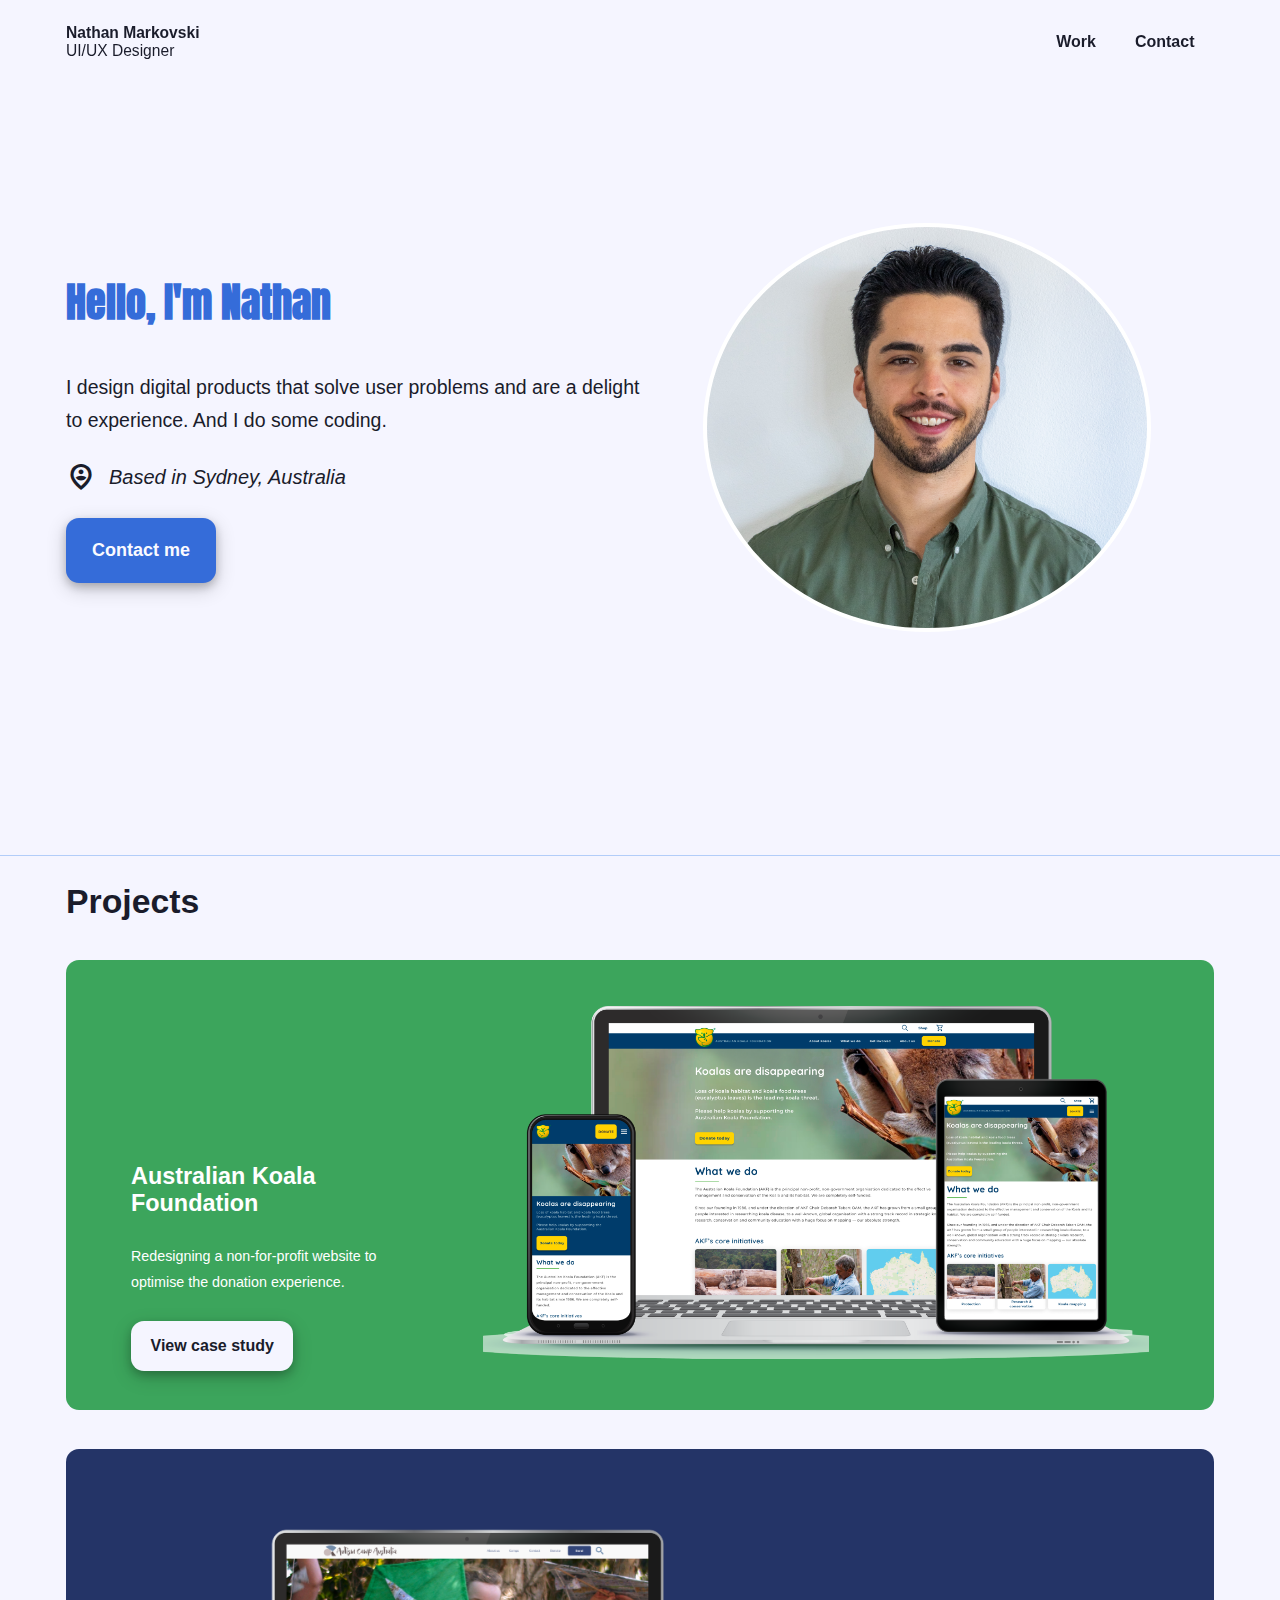
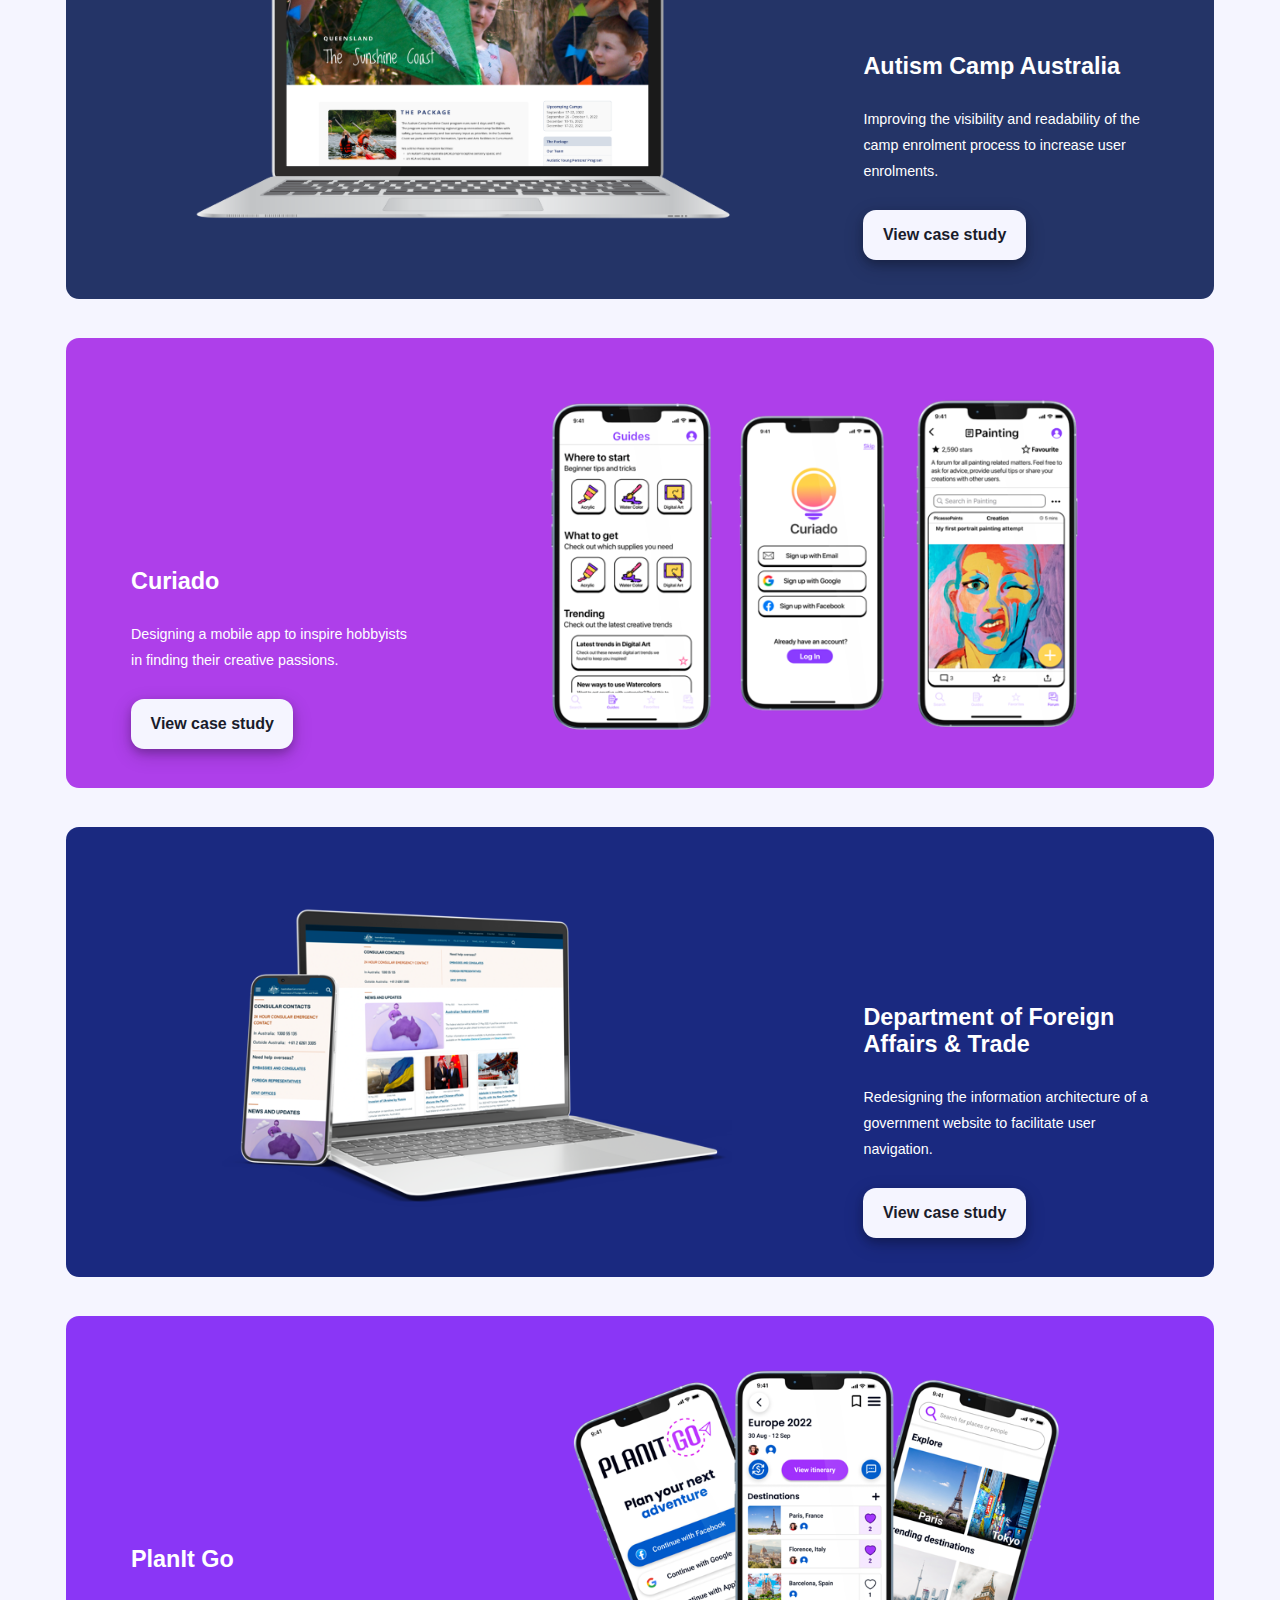
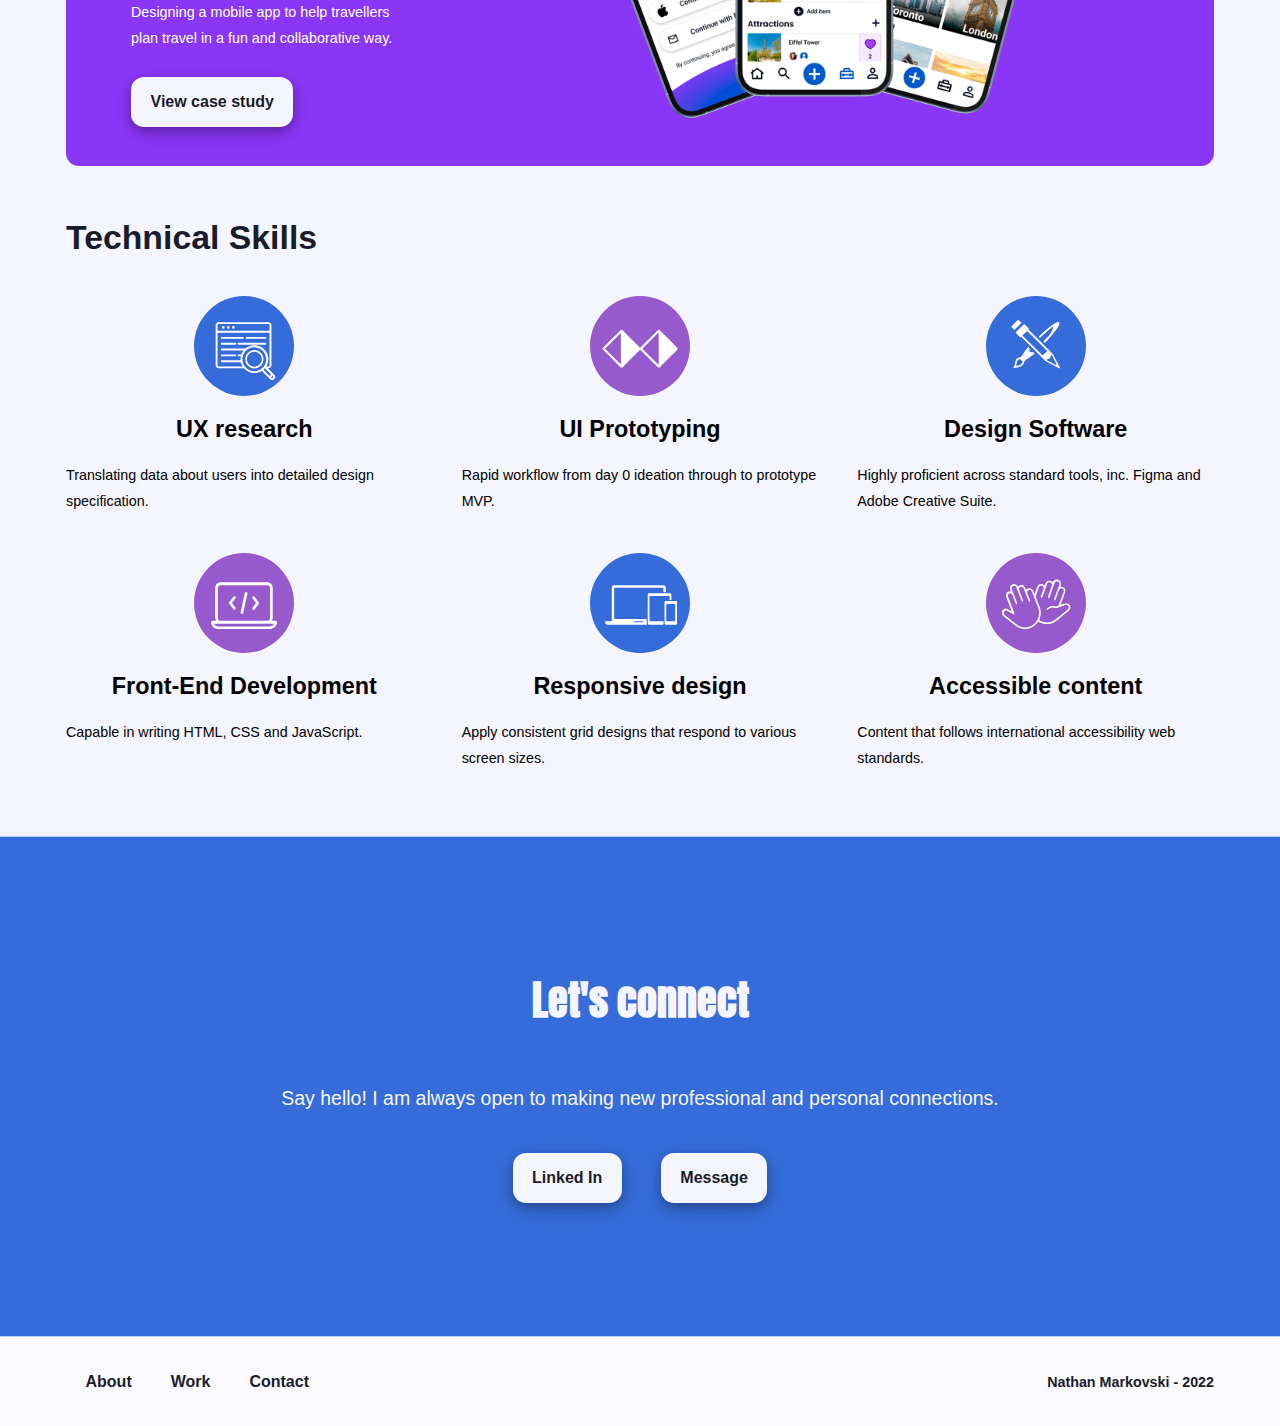
==== commit 246f6194: "contact" ====
--- a/index.html
+++ b/index.html
@@ -178,7 +178,7 @@
                 <div class="icon"></div>
             </div>
             <h3>Front-End Development    </h3>
-            <p class="regular">Capable in writing HTML, CSS and Javascript.</p>
+            <p class="regular">Capable in writing HTML, CSS and JavaScript.</p>
         </div>
 
         <div id="skill5" class="skill-container">
@@ -203,8 +203,8 @@
             <h1>Let's connect</h1>
             <p class="large">Say hello! I am always open to making new professional and personal connections.</p>
             <div class="contact-buttons">
-                <a href="https://www.linkedin.com/in/nathan-markovski-5a540b140"><button class="btn-primary linked-in">Linked In</button></a>
-                <a href="https://markovsn.github.io//NM-Portfolio/contact.html"><button class="btn-primary message">Message</button></a>
+                <a href="https://www.linkedin.com/in/nathan-markovski-5a540b140"><button class="btn-secondary linked-in">Linked In</button></a>
+                <a href="https://markovsn.github.io//NM-Portfolio/contact.html"><button class="btn-secondary message">Message</button></a>
             </div>
         </div>     
     </section>
--- a/css/main.css
+++ b/css/main.css
@@ -93,7 +93,6 @@
   font-family: var(--font);
   font-weight: 600;
   font-size: 1.8rem;
-  color: var(--clr-primary);
   }
   
   h4 {
@@ -138,7 +137,7 @@
     color: var(--clr-secondary) !important;
   }
   #contact h1 {
-    color: var(--clr-secondary) !important;
+    color: var(--clr-light) !important;
   }
 
 
@@ -703,7 +702,7 @@
 
 #contact {
   /* background: linear-gradient(-45deg, #b13ce7, #356cd9, #23a6d5, #23d5ab); */
-  background-color: var(--clr-light);
+  background-color: var(--clr-secondary);
   background-size: 500%;
   animation: gradient 15s ease infinite;
   height: 20vh;
@@ -722,12 +721,13 @@
   align-items: center;
   justify-content: center;
   gap: 3rem;
-  color: var(--clr-primary);
+  color: var(--clr-light);
 }
 
 .contact-buttons {
   display: flex;
   gap: 3rem;
+  color: var(--clr-light);
 }
 
 .contact-container h1 {
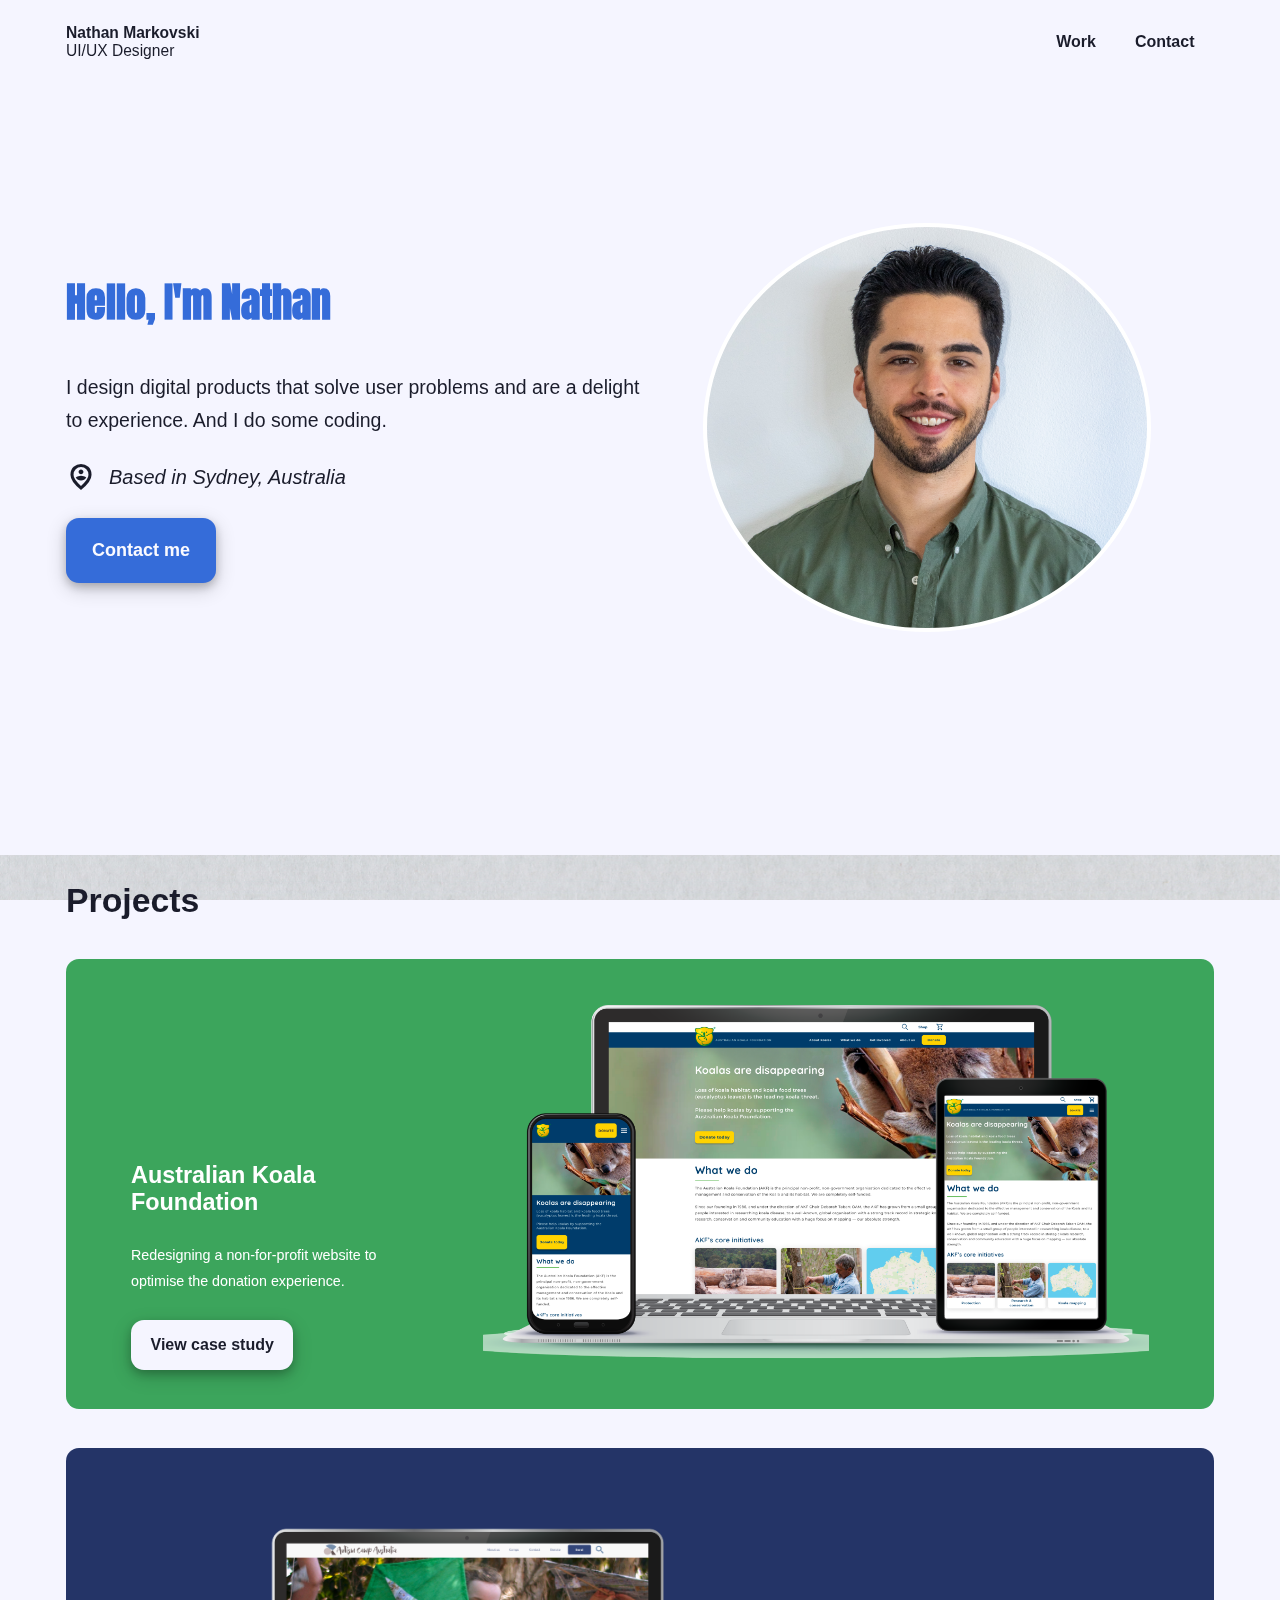
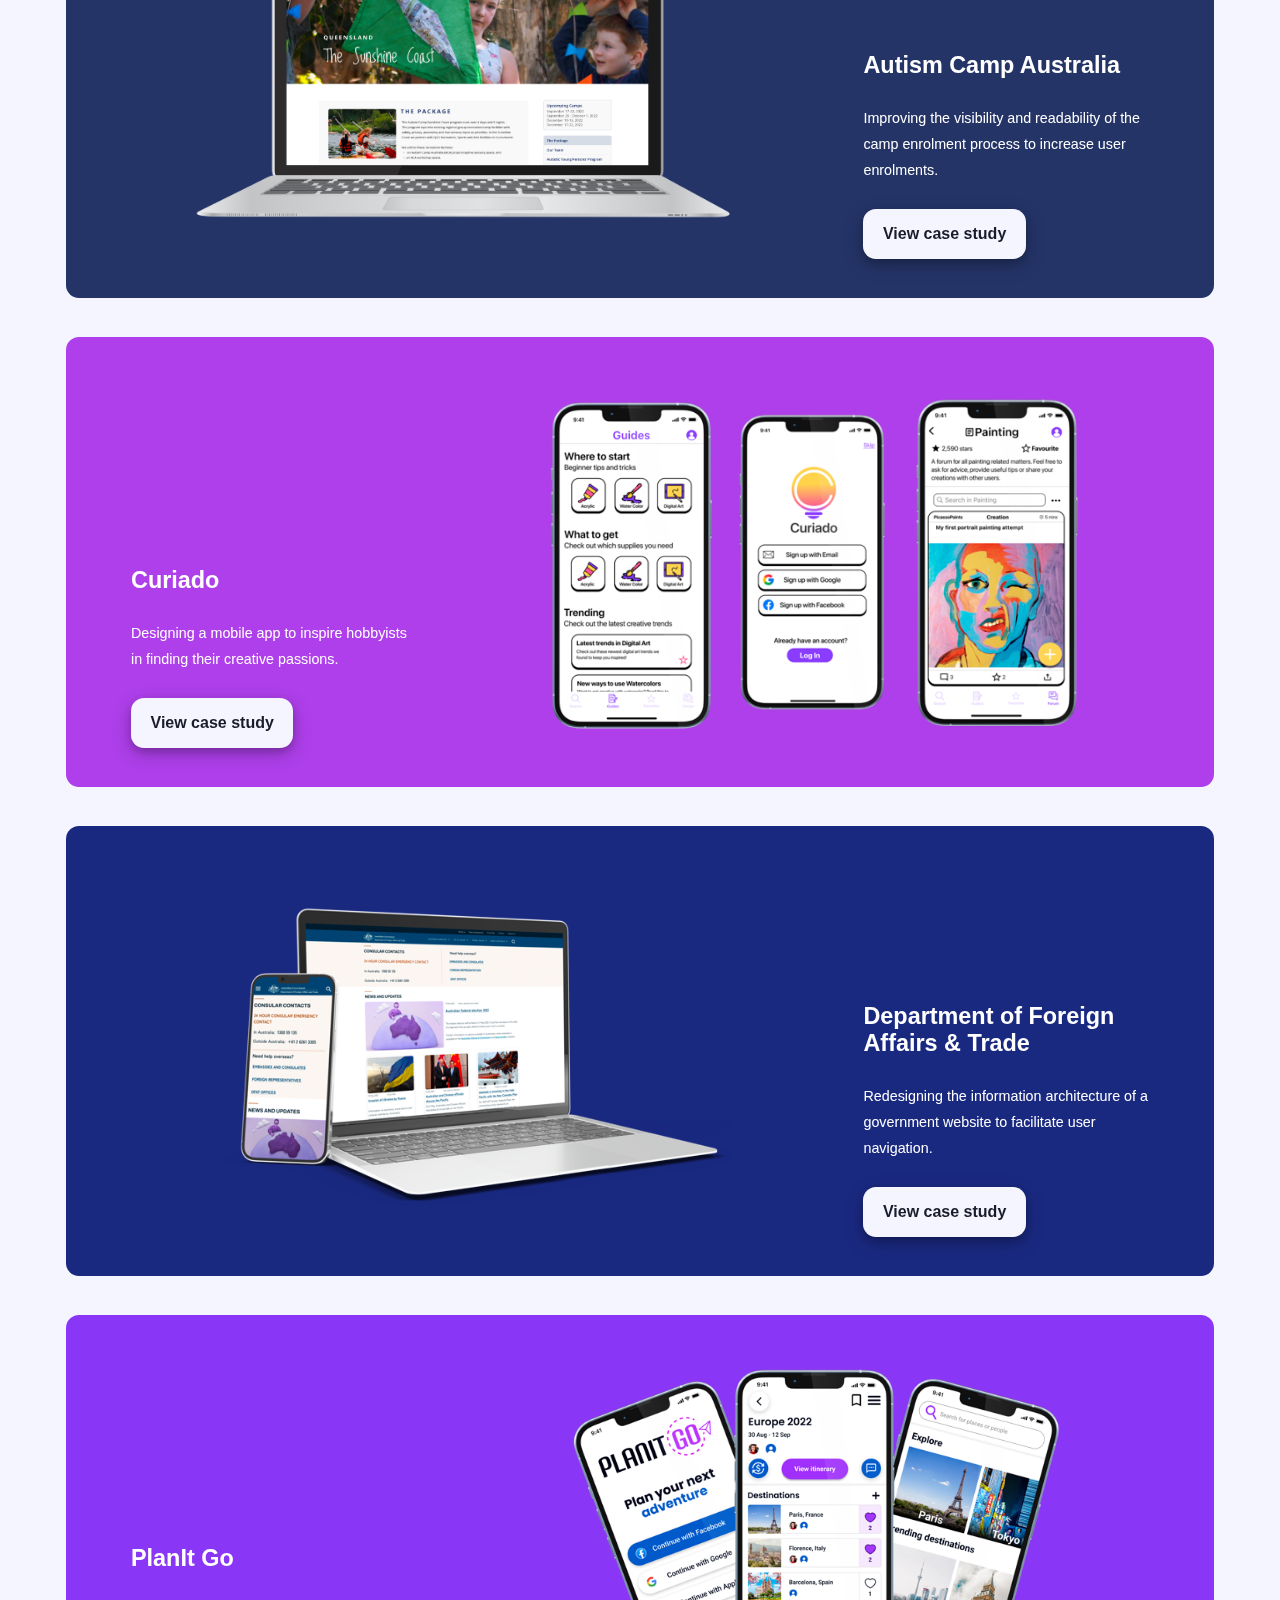
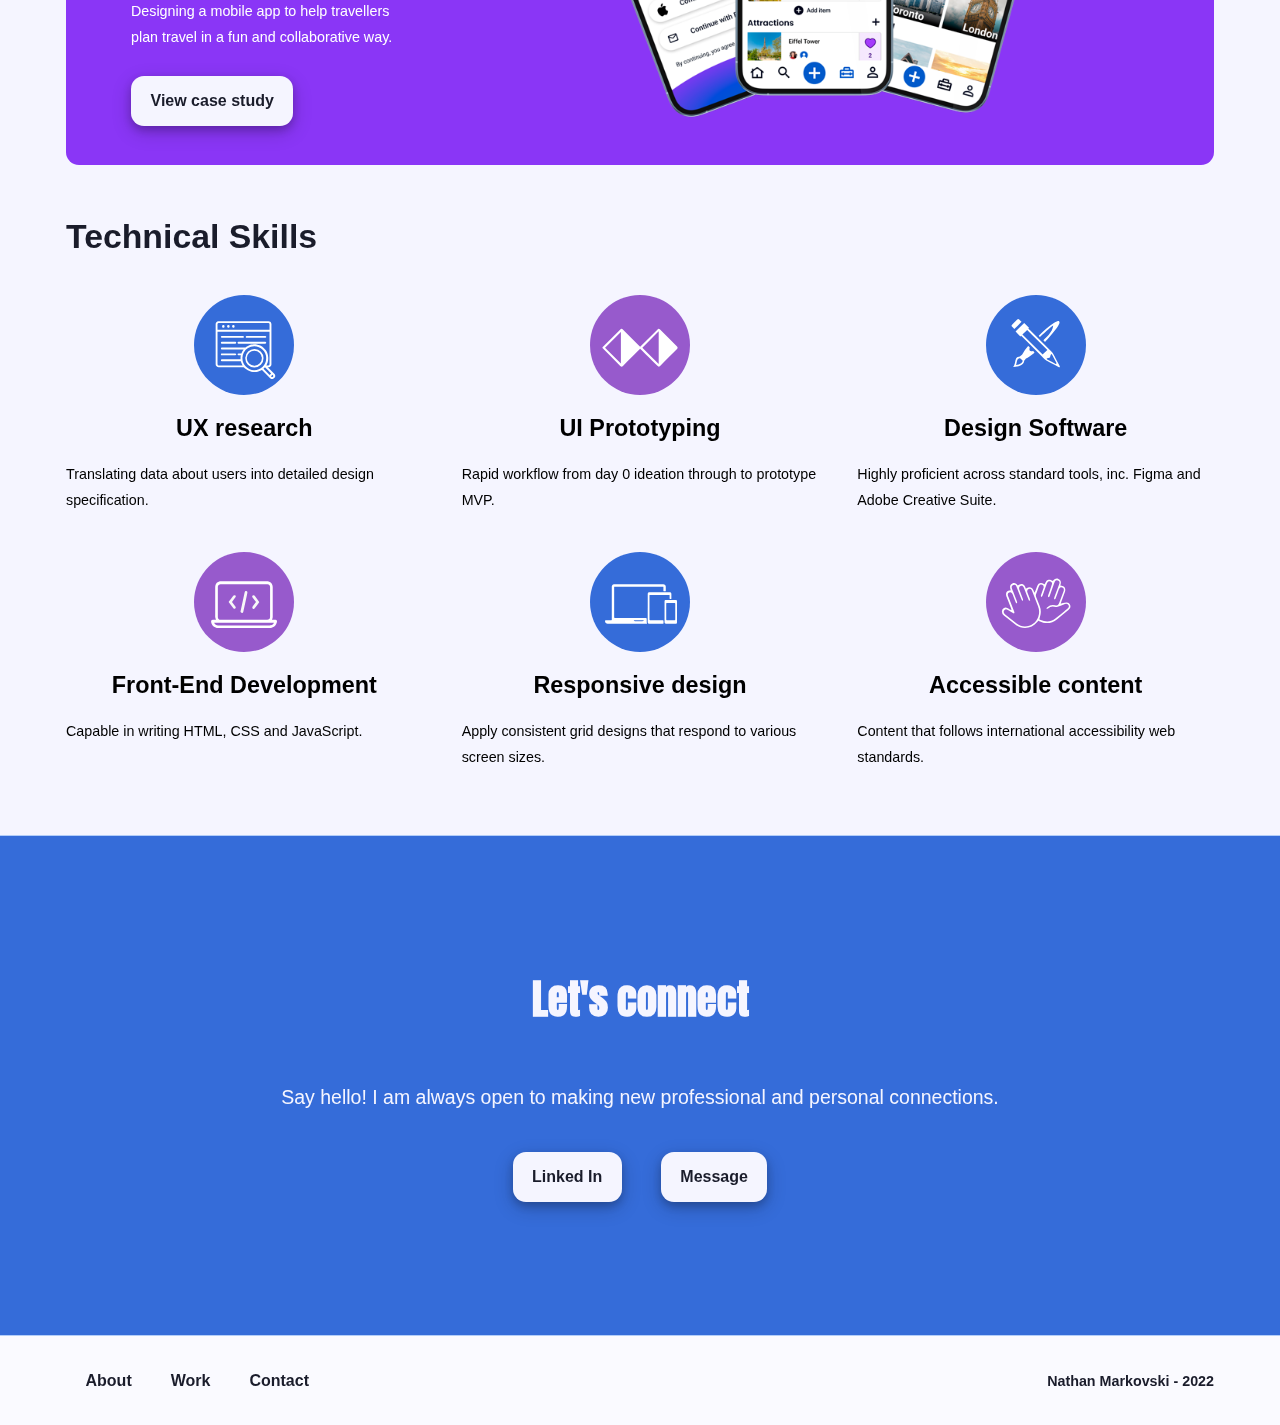
==== commit bf8854eb: "texture" ====
--- a/index.html
+++ b/index.html
@@ -2,6 +2,7 @@
 <html lang="en">
   <head>
    <meta charset="utf-8">
+   <meta name="viewport" content="width=device-width, initial-scale=1" />
    <title>Nathan's Portfolio</title>
    <link rel="stylesheet" href="css/main.css">
    <link rel="preconnect" href="https://fonts.googleapis.com">
@@ -68,6 +69,7 @@
 <body>
 <!-- Hero -->
     <header id="hero-container"> 
+        <div id="hero-background"></div>
         <div id="hero">
             <div class="left">
             <h1>Hello, I'm Nathan</h1>
@@ -84,9 +86,10 @@
             </div>
         </div>
     </header>
-    <div id="horizontal-ln"></div>
+
 
     <!-- Case studies -->
+    <div class=paper-texture>
     <section id="work">
         <h2>Projects</h2>
         
@@ -208,6 +211,7 @@
             </div>
         </div>     
     </section>
+    </div>
 
     <!-- Footer -->
     <footer id="footer">
--- a/css/main.css
+++ b/css/main.css
@@ -159,6 +159,12 @@
   .btn-primary:hover {
     background-color: var(--clr-mid);
     color: var(--clr-primary);
+    -webkit-transform: translate(10%);
+    transform: translateY(5px);
+    transform: translateX(5px);
+    box-shadow: 0 2px 4px 0 rgba(0, 0, 0, 0.2), 0 3px 10px 0 rgba(0, 0, 0, 0.30);
+
+
   }
 
   .btn-secondary {
@@ -176,7 +182,12 @@
   }
 
   .btn-secondary:hover {
+    color: var(--clr-primary);
     background-color: var(--clr-mid);
+    -webkit-transform: translate(10%);
+    transform: translateY(5px);
+    transform: translateX(3px);
+    box-shadow: 0 2px 4px 0 rgba(0, 0, 0, 0.2), 0 3px 10px 0 rgba(0, 0, 0, 0.30);
   }
 
 
@@ -367,20 +378,31 @@
       font-size: 24px;
     }
   }
-  
+
   /* HERO */
 #hero-container {
     margin-top: 0em;
     background-color: var(--clr-light);
-    background-size: 500%;
     animation: gradient 15s ease infinite;
     color: var(--clr-primary);
     height: 95vh; 
     min-height: 560px;
     display: flex;
-    
-  }
-  
+  }
+
+  #hero-background {
+    background-image: url(../images/homepage/herotexture.jpg);
+    background-repeat: repeat;
+    background-size: cover;
+    height: 100%;
+    width: 100%;
+    z-index: -1;
+    position: fixed;
+    overflow: hidden;
+  }
+  
+  
+
 #hero .right .pfp {
   background: url(../images/homepage/_B140079-2.jpg);
   background-position: center;
@@ -395,6 +417,7 @@
     margin: 0 auto;
     align-items: center;
     justify-content: center;
+    z-index: 2;
   }
 
   #hero .location {
@@ -456,6 +479,17 @@
     border-radius: 50%;
     border: 4px solid white;
   }
+
+
+  @media screen and (max-width: 550px)
+  {
+    #hero {
+      margin-top: 160px;
+    }
+
+    nav {
+      background: var(--clr-white);
+  }}
 
   /* CASE STUDIES */
 
@@ -612,7 +646,12 @@
 @media (max-width: 550px) {
   #work .case-study {
     padding: 1rem;
-  }}
+  }
+  #work {
+    margin-top: 160px;
+  }
+
+}
 
 /* Skills  */
 #skills {
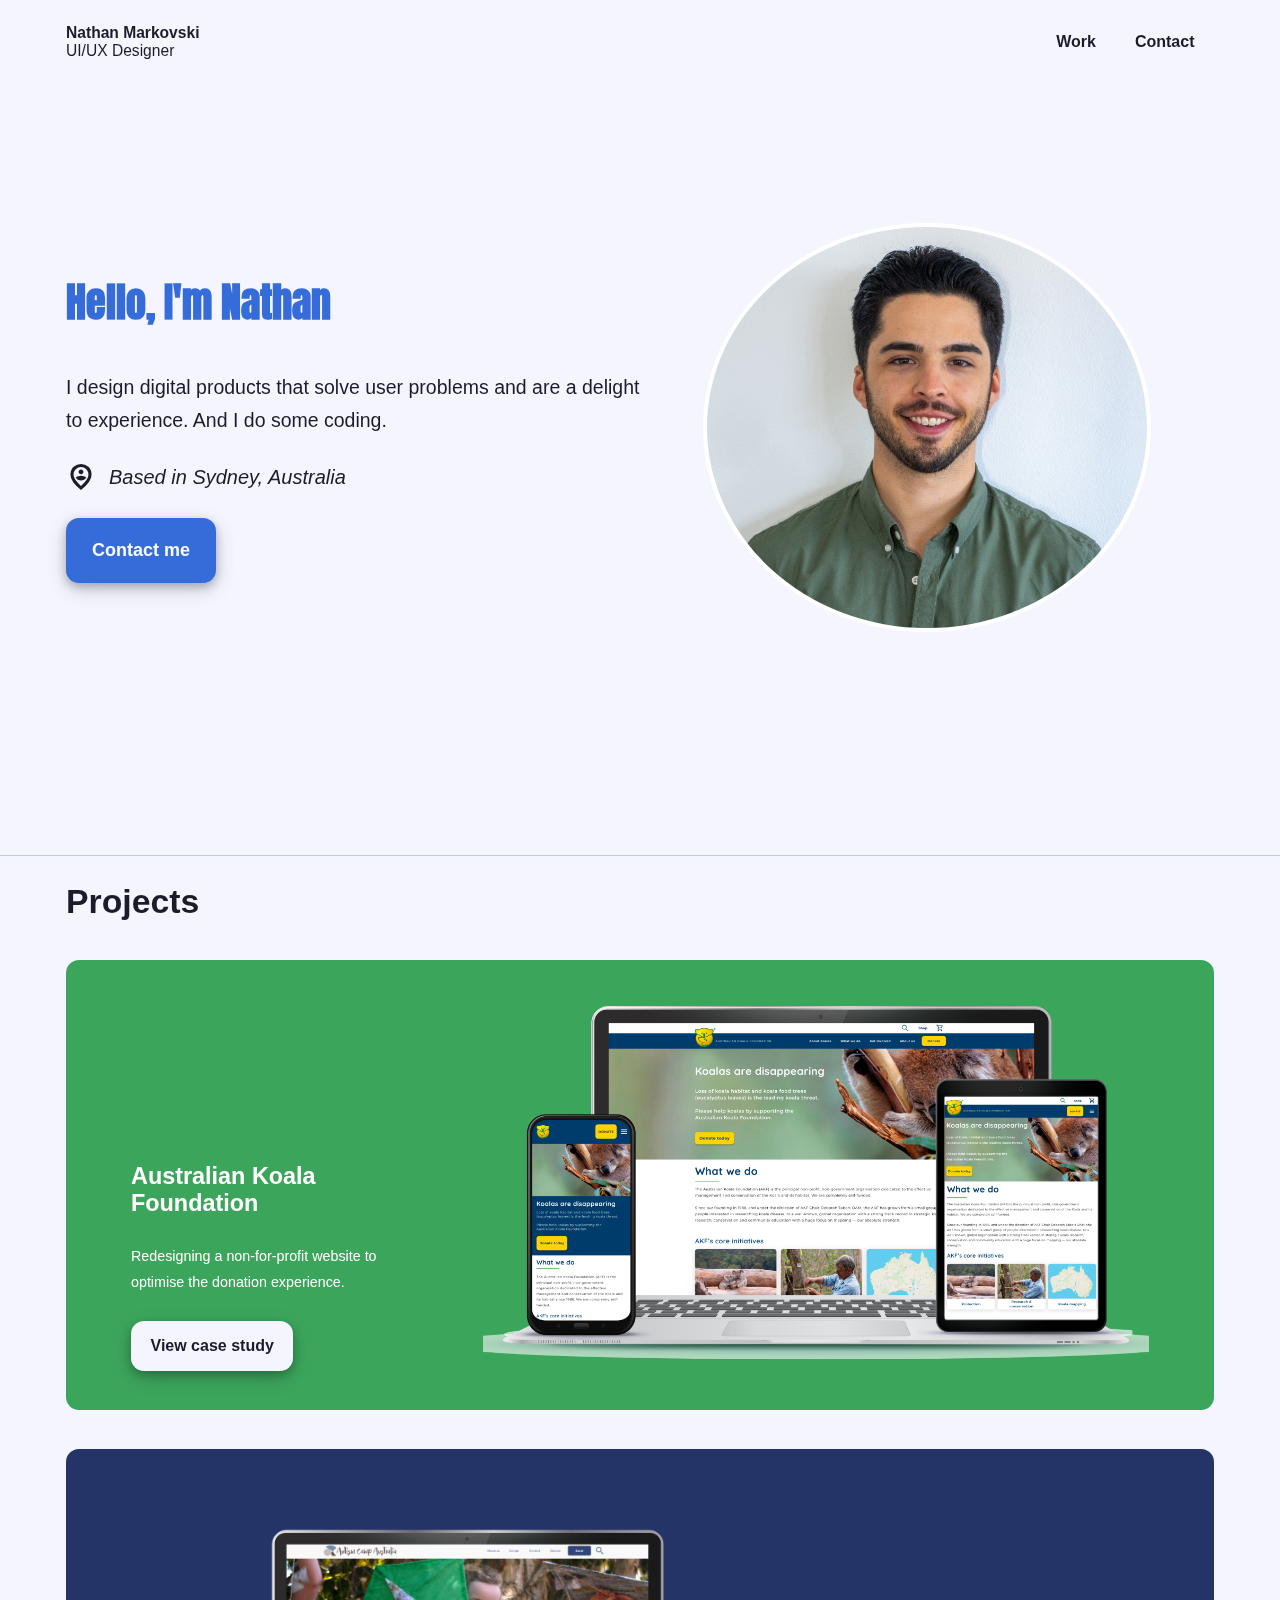
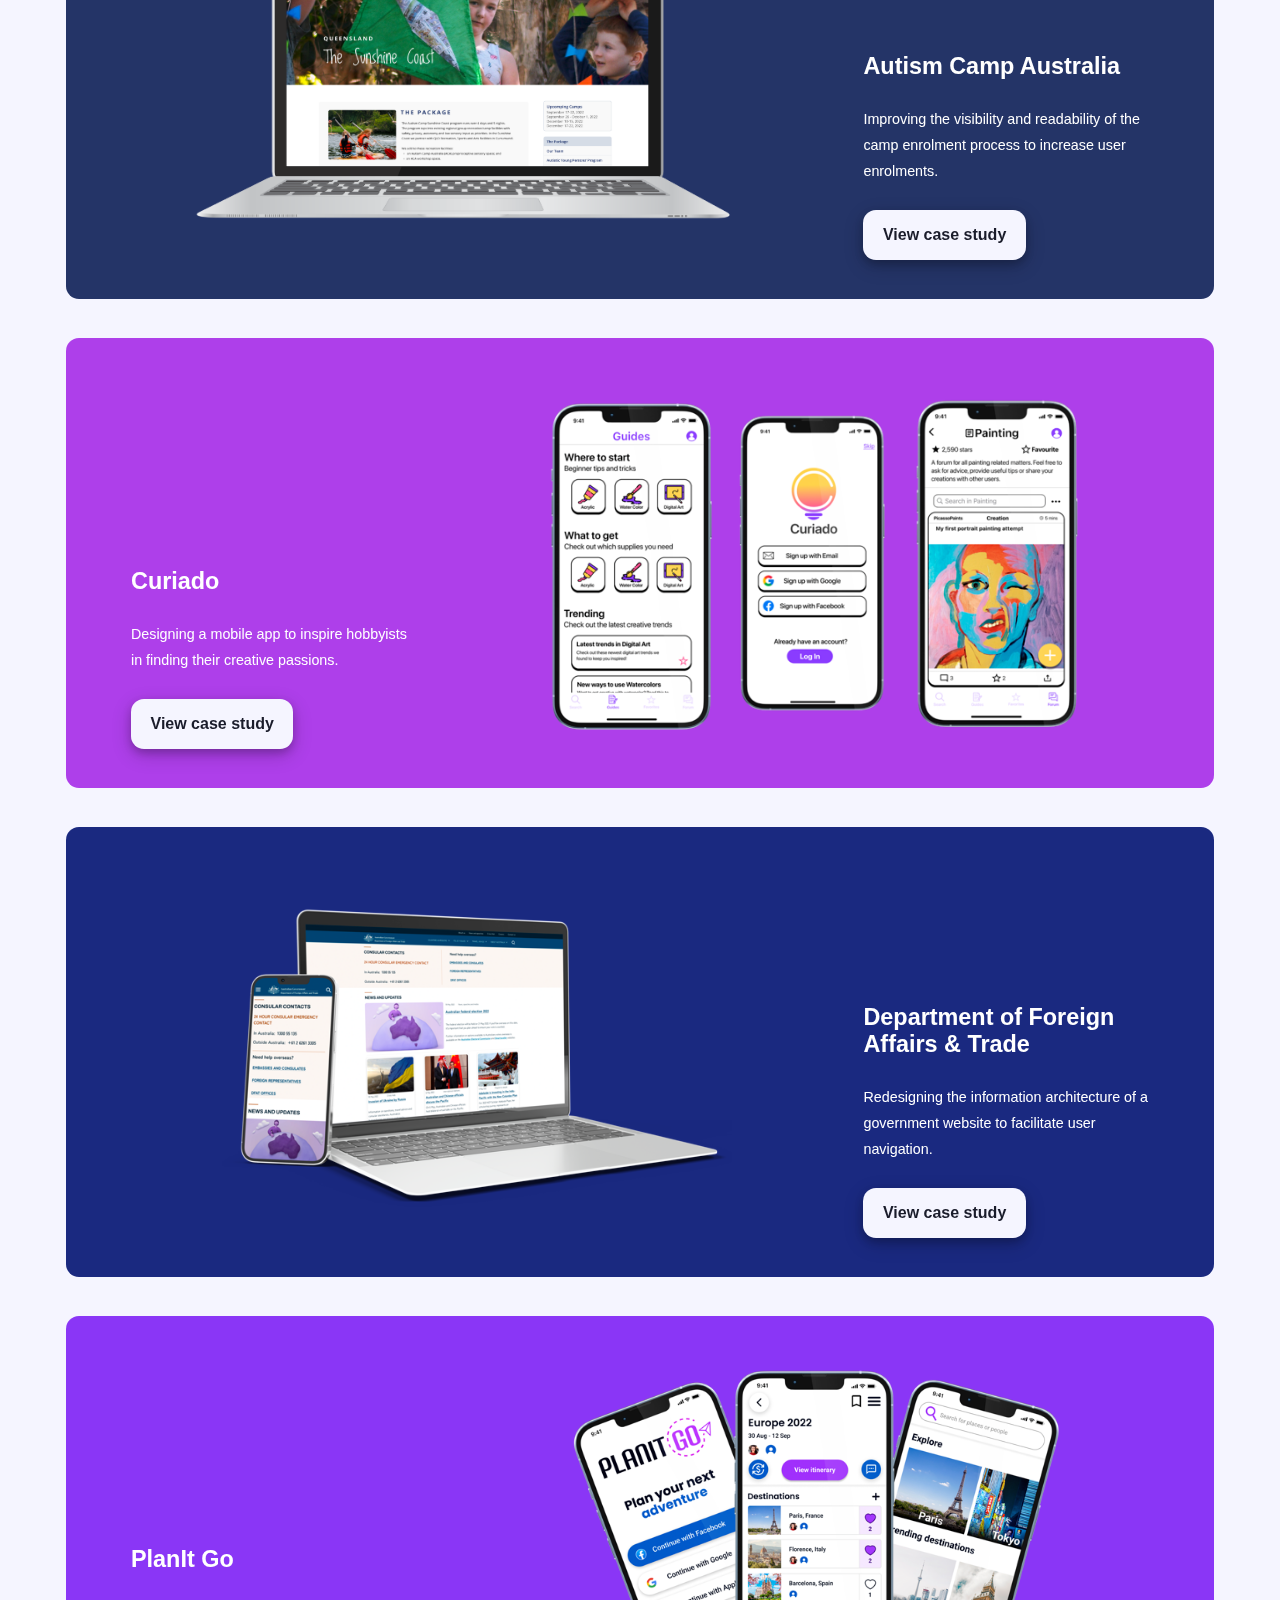
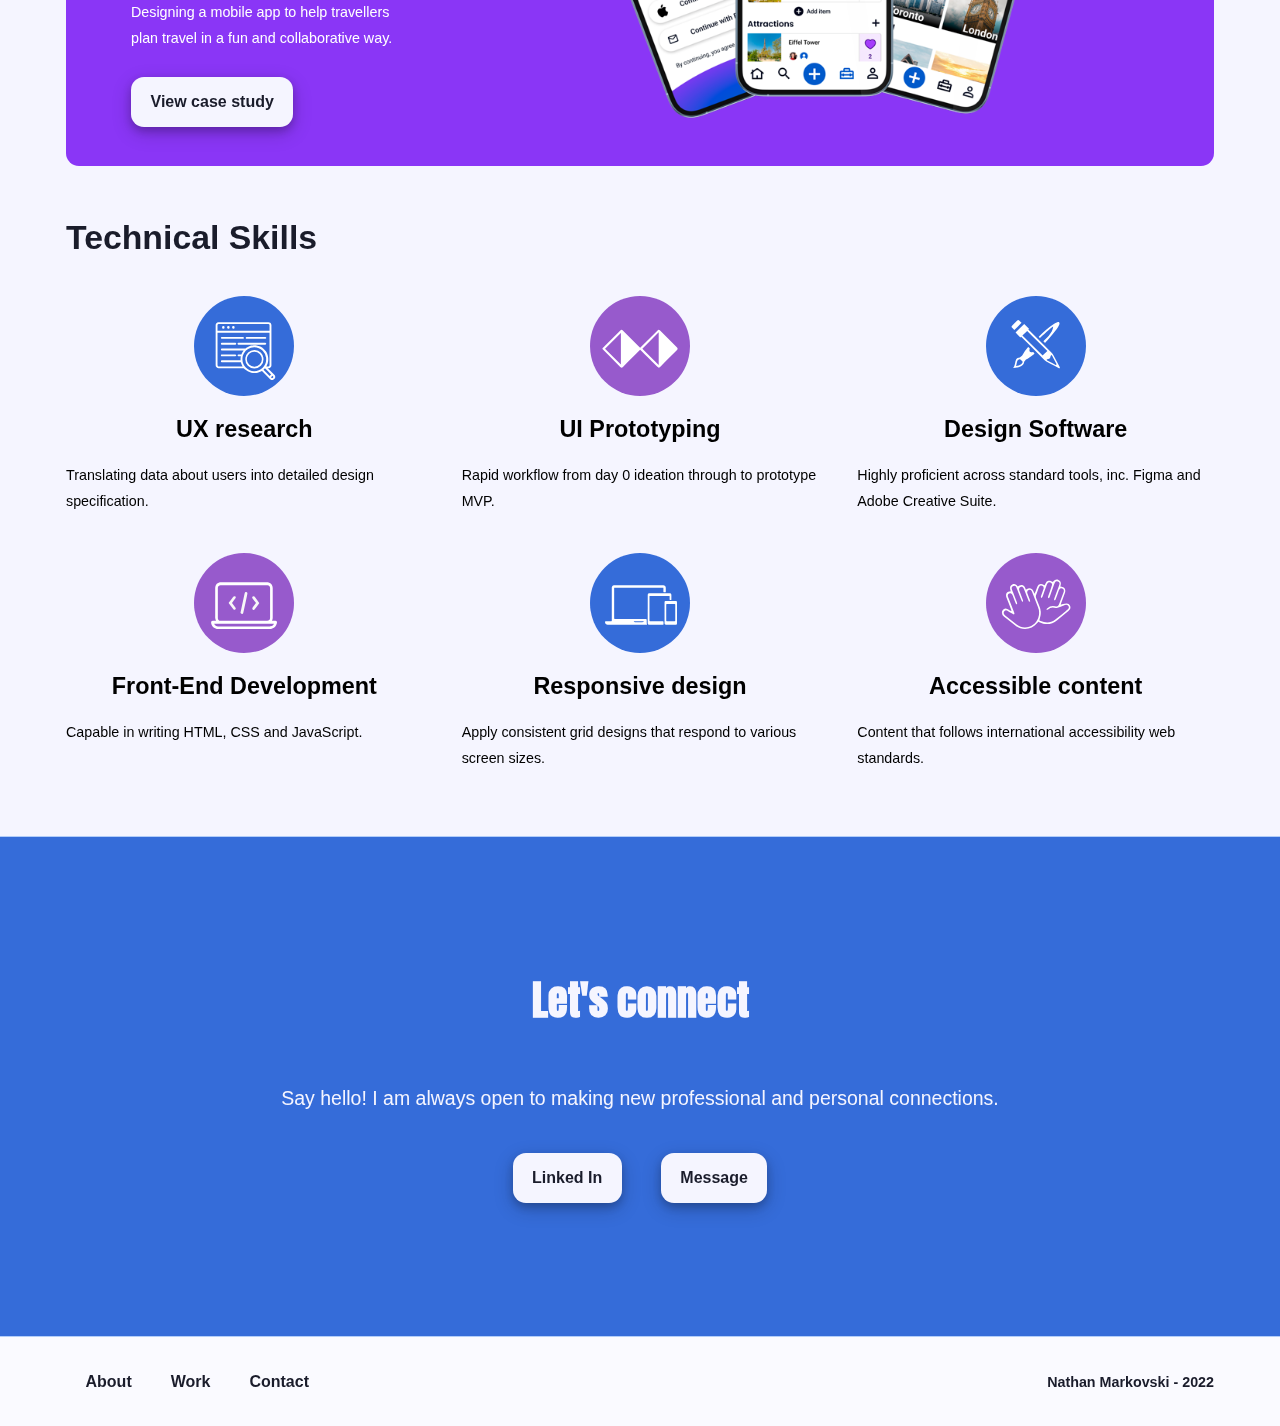
==== commit de54251b: "update" ====
--- a/index.html
+++ b/index.html
@@ -58,7 +58,6 @@
         </div>
 </nav>
 
-
 <div id="modal-menu" class="hidden">
     <!-- <a href="#">About</a> -->
     <a href="#work">Work</a>
@@ -87,6 +86,8 @@
         </div>
     </header>
 
+    <div class="horizontal-line"></div>
+
 
     <!-- Case studies -->
     <div class=paper-texture>
--- a/css/main.css
+++ b/css/main.css
@@ -81,6 +81,10 @@
   font-size: 1.1rem;
 }
 
+.horizontal-line {
+  border-bottom: var(--ln)
+}
+
   h2 {
     text-decoration: none;
     font-size: 2.6rem;
@@ -278,6 +282,7 @@
   align-items: center;
   gap: 1rem;
   transition: 600ms ease;
+  z-index: 2
 }
 
 #modal-menu.hidden {
@@ -391,7 +396,8 @@
   }
 
   #hero-background {
-    background-image: url(../images/homepage/herotexture.jpg);
+    /* background-image: url(../images/homepage/herotexture.jpg); */
+
     background-repeat: repeat;
     background-size: cover;
     height: 100%;
@@ -417,7 +423,7 @@
     margin: 0 auto;
     align-items: center;
     justify-content: center;
-    z-index: 2;
+    z-index: 1;
   }
 
   #hero .location {
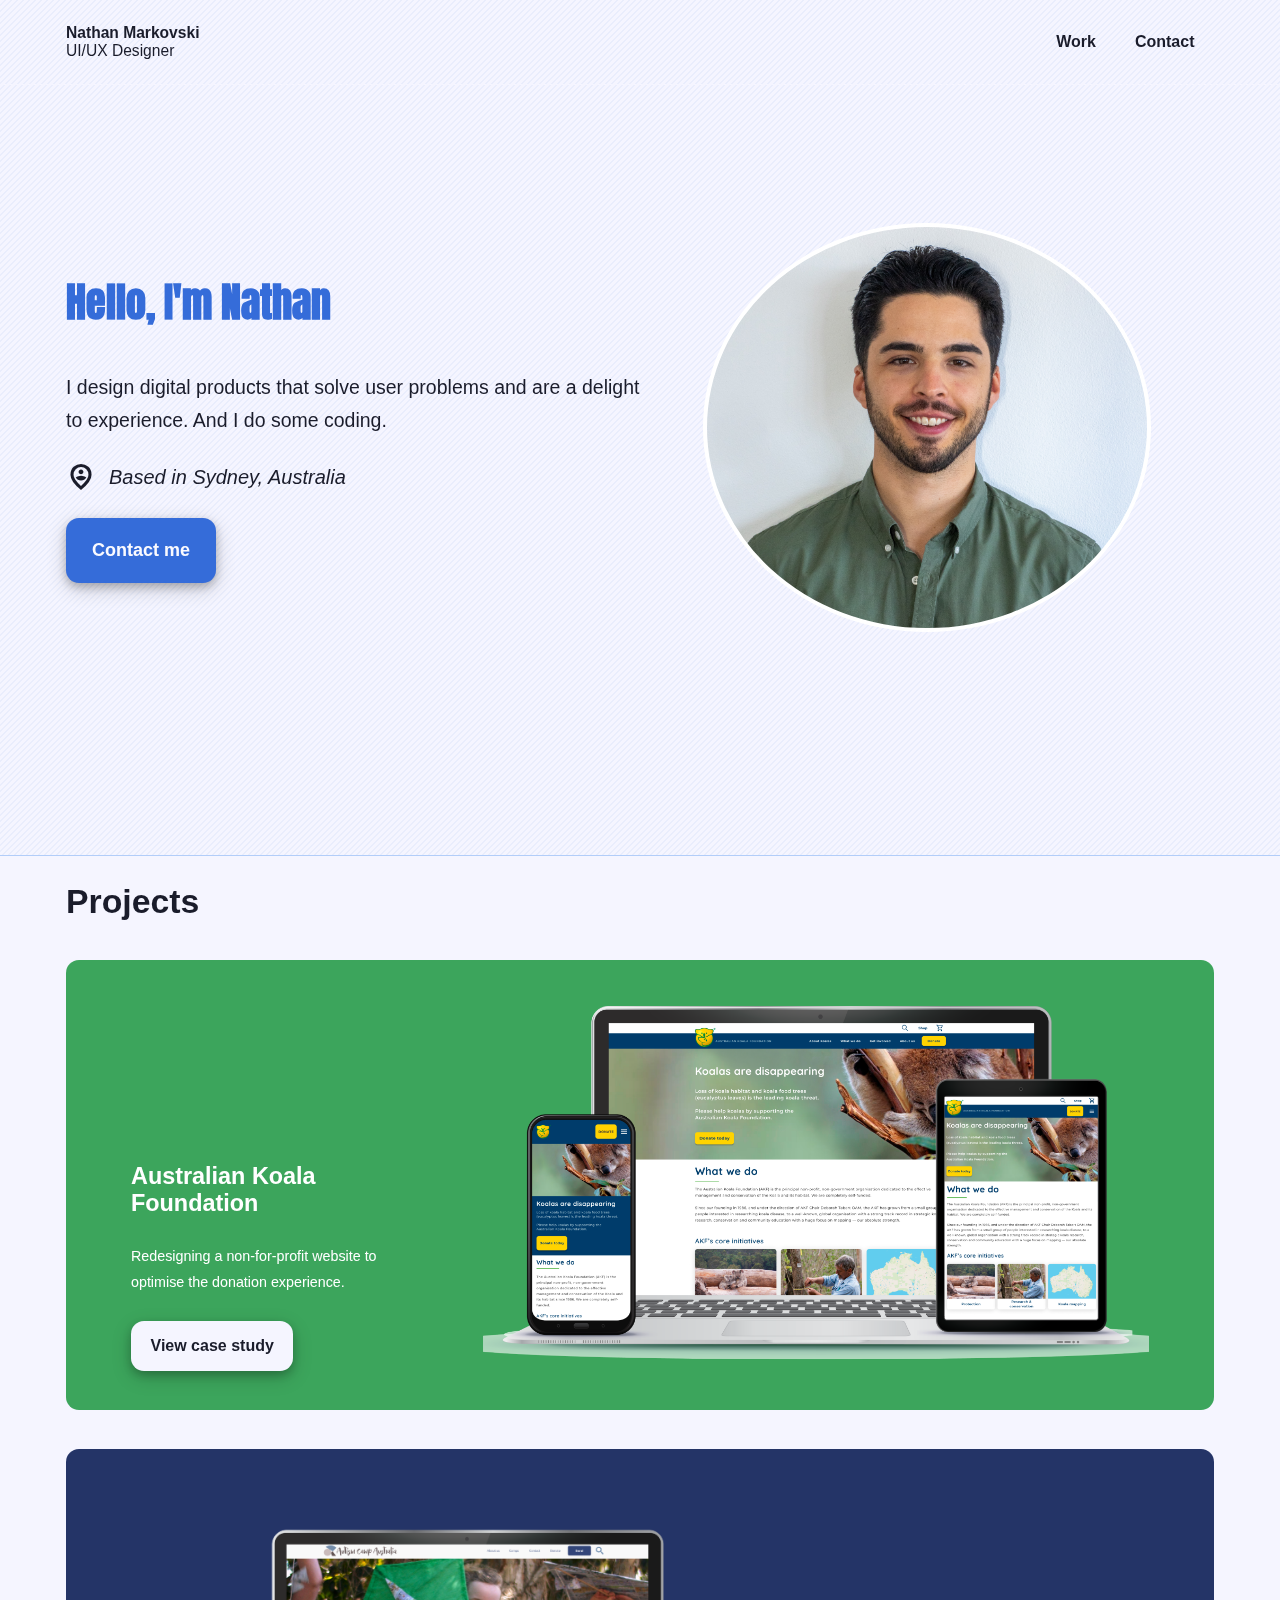
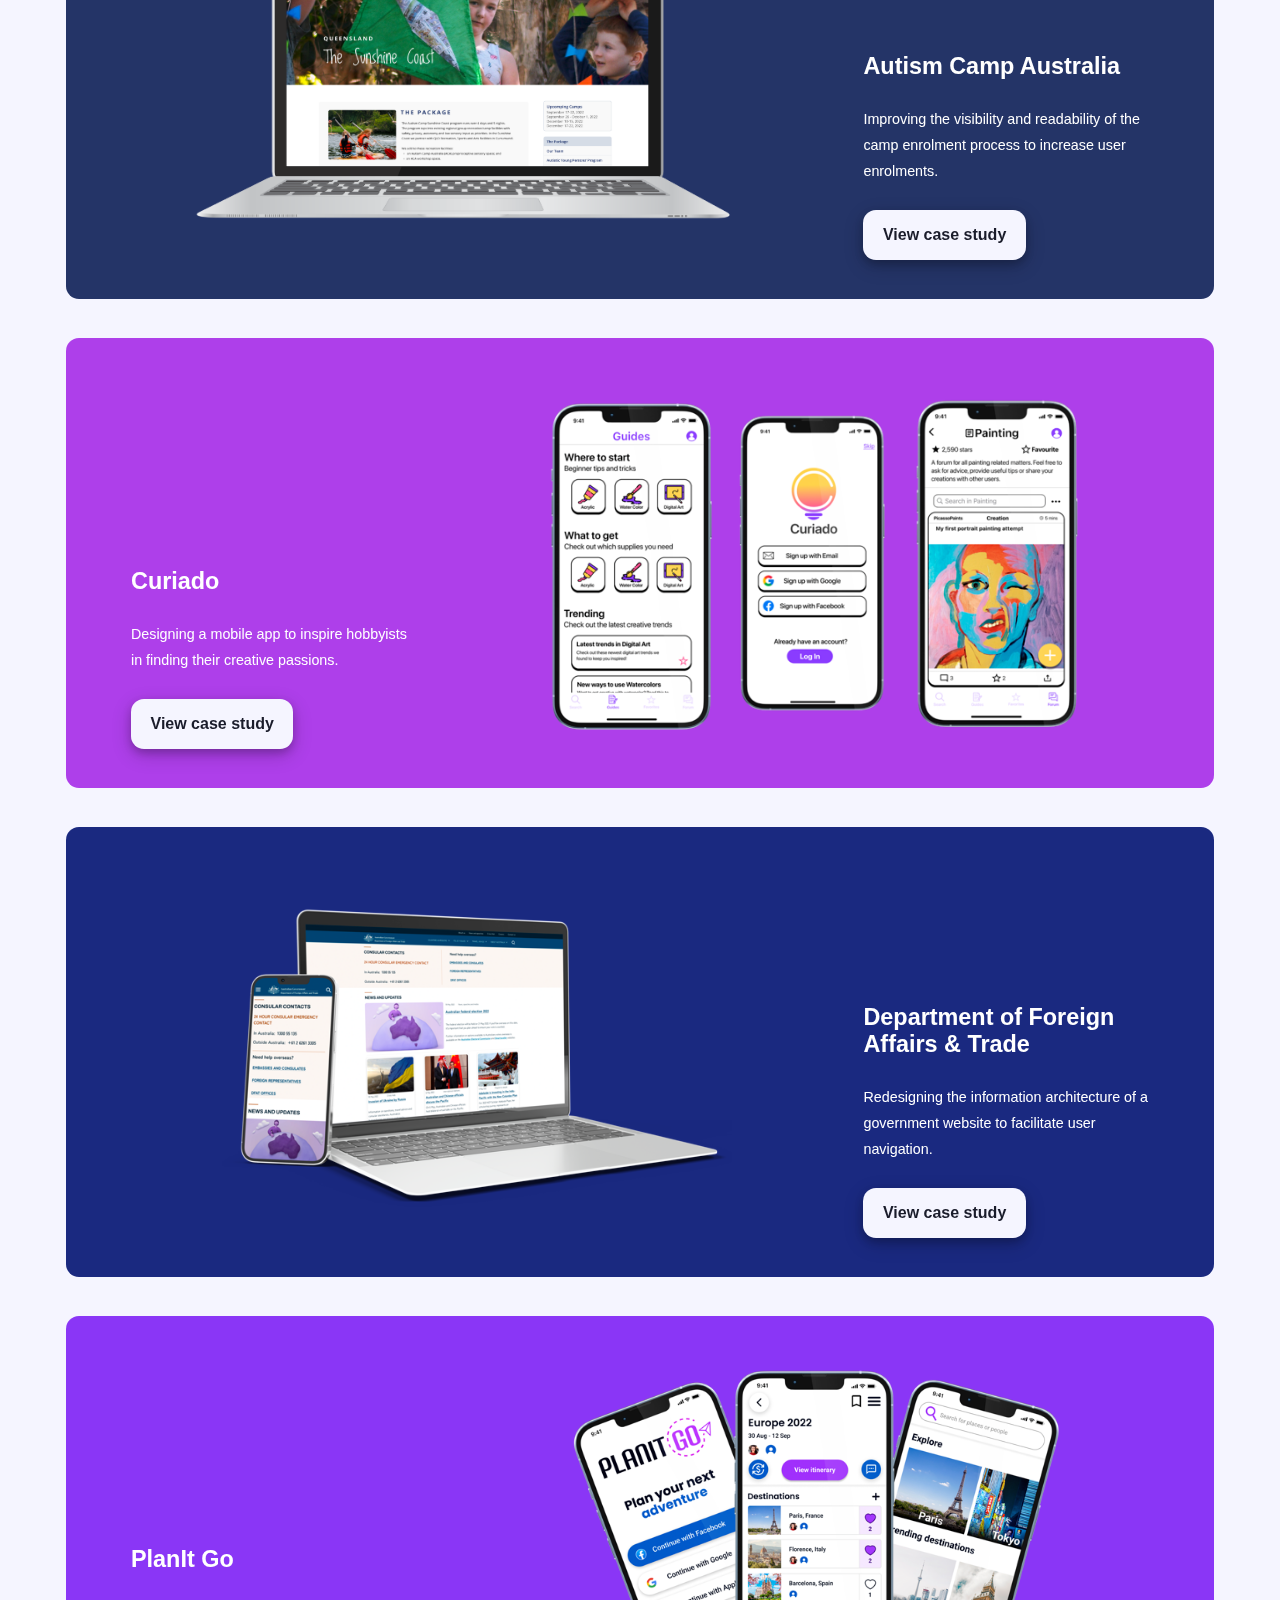
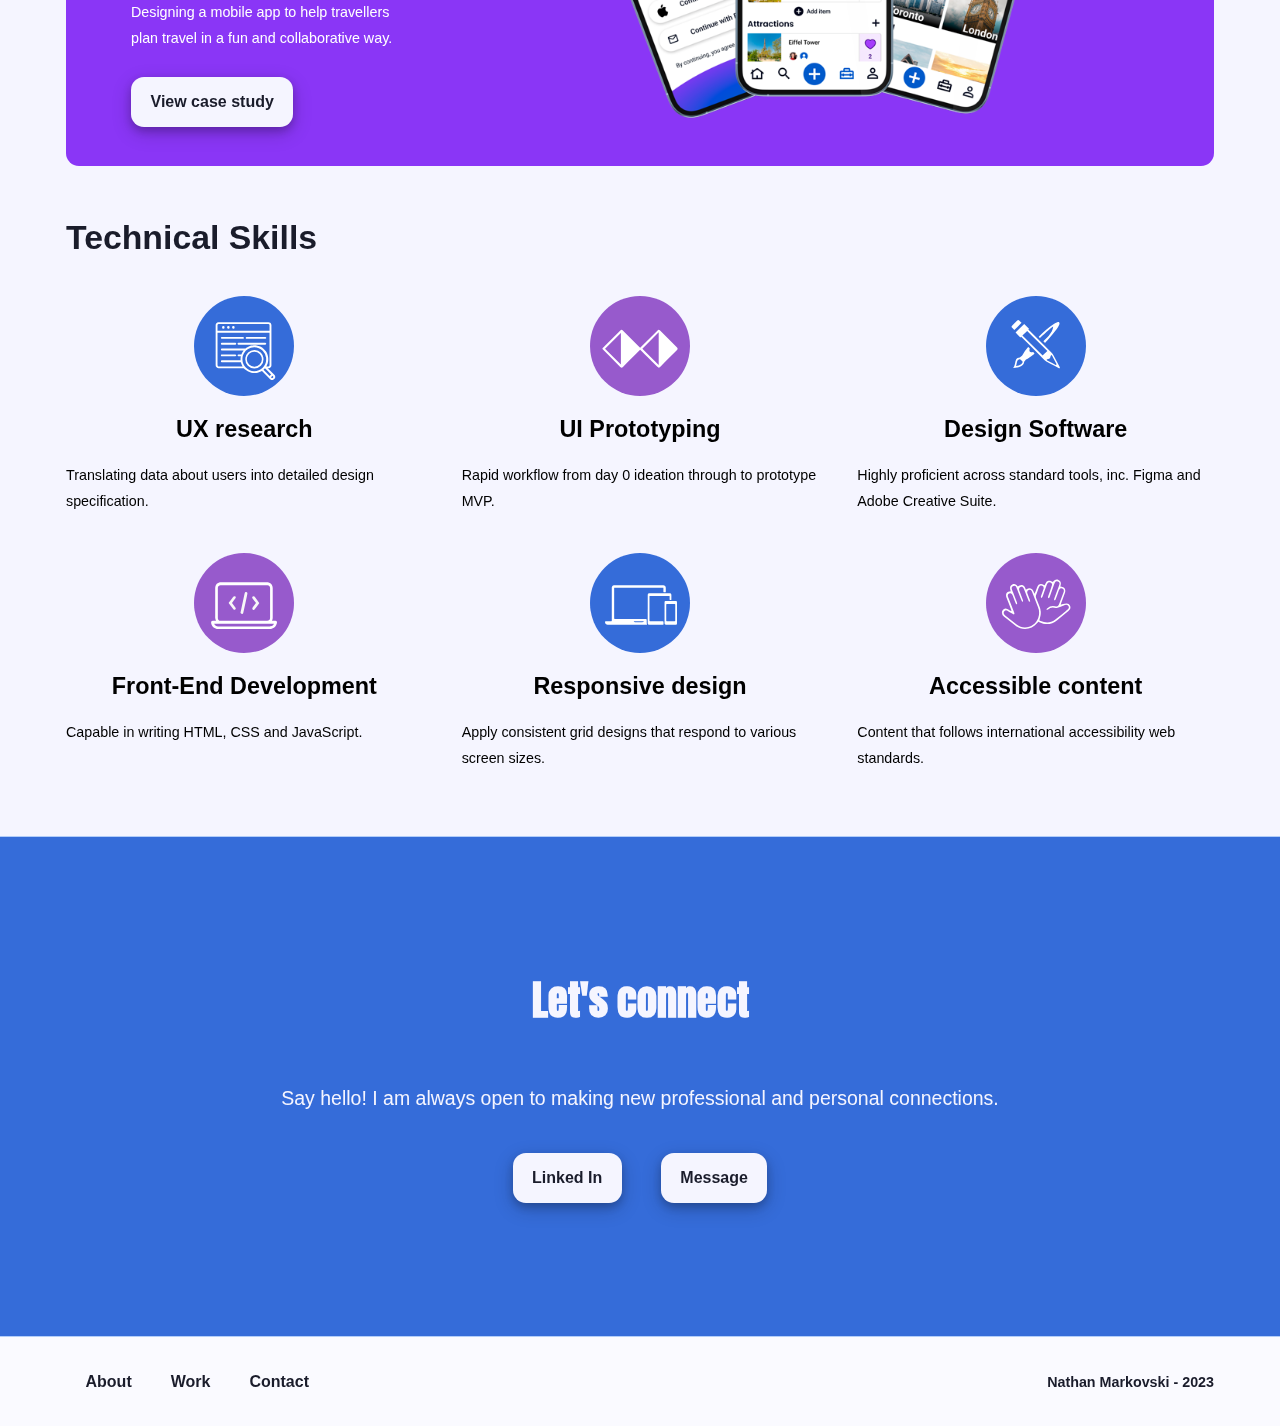
==== commit 034c56ab: "date" ====
--- a/index.html
+++ b/index.html
@@ -223,7 +223,7 @@
                 <!-- <a href="#">Writing</a> -->
                 <a href="#">Contact</a>
             </div>
-            <div id="signature"><p class="regular">Nathan Markovski - 2022</p></div>
+            <div id="signature"><p class="regular">Nathan Markovski - 2023</p></div>
         </div>
     </footer>
 
--- a/css/main.css
+++ b/css/main.css
@@ -393,6 +393,10 @@
     height: 95vh; 
     min-height: 560px;
     display: flex;
+    background-color: #f5f5ff;
+    background-color: #f5f5ff;
+    background-color: #f5f5ff;
+    background-image: url("data:image/svg+xml,%3Csvg width='6' height='6' viewBox='0 0 6 6' xmlns='http://www.w3.org/2000/svg'%3E%3Cg fill='%23356cd9' fill-opacity='0.12' fill-rule='evenodd'%3E%3Cpath d='M5 0h1L0 6V5zM6 5v1H5z'/%3E%3C/g%3E%3C/svg%3E");
   }
 
   #hero-background {
